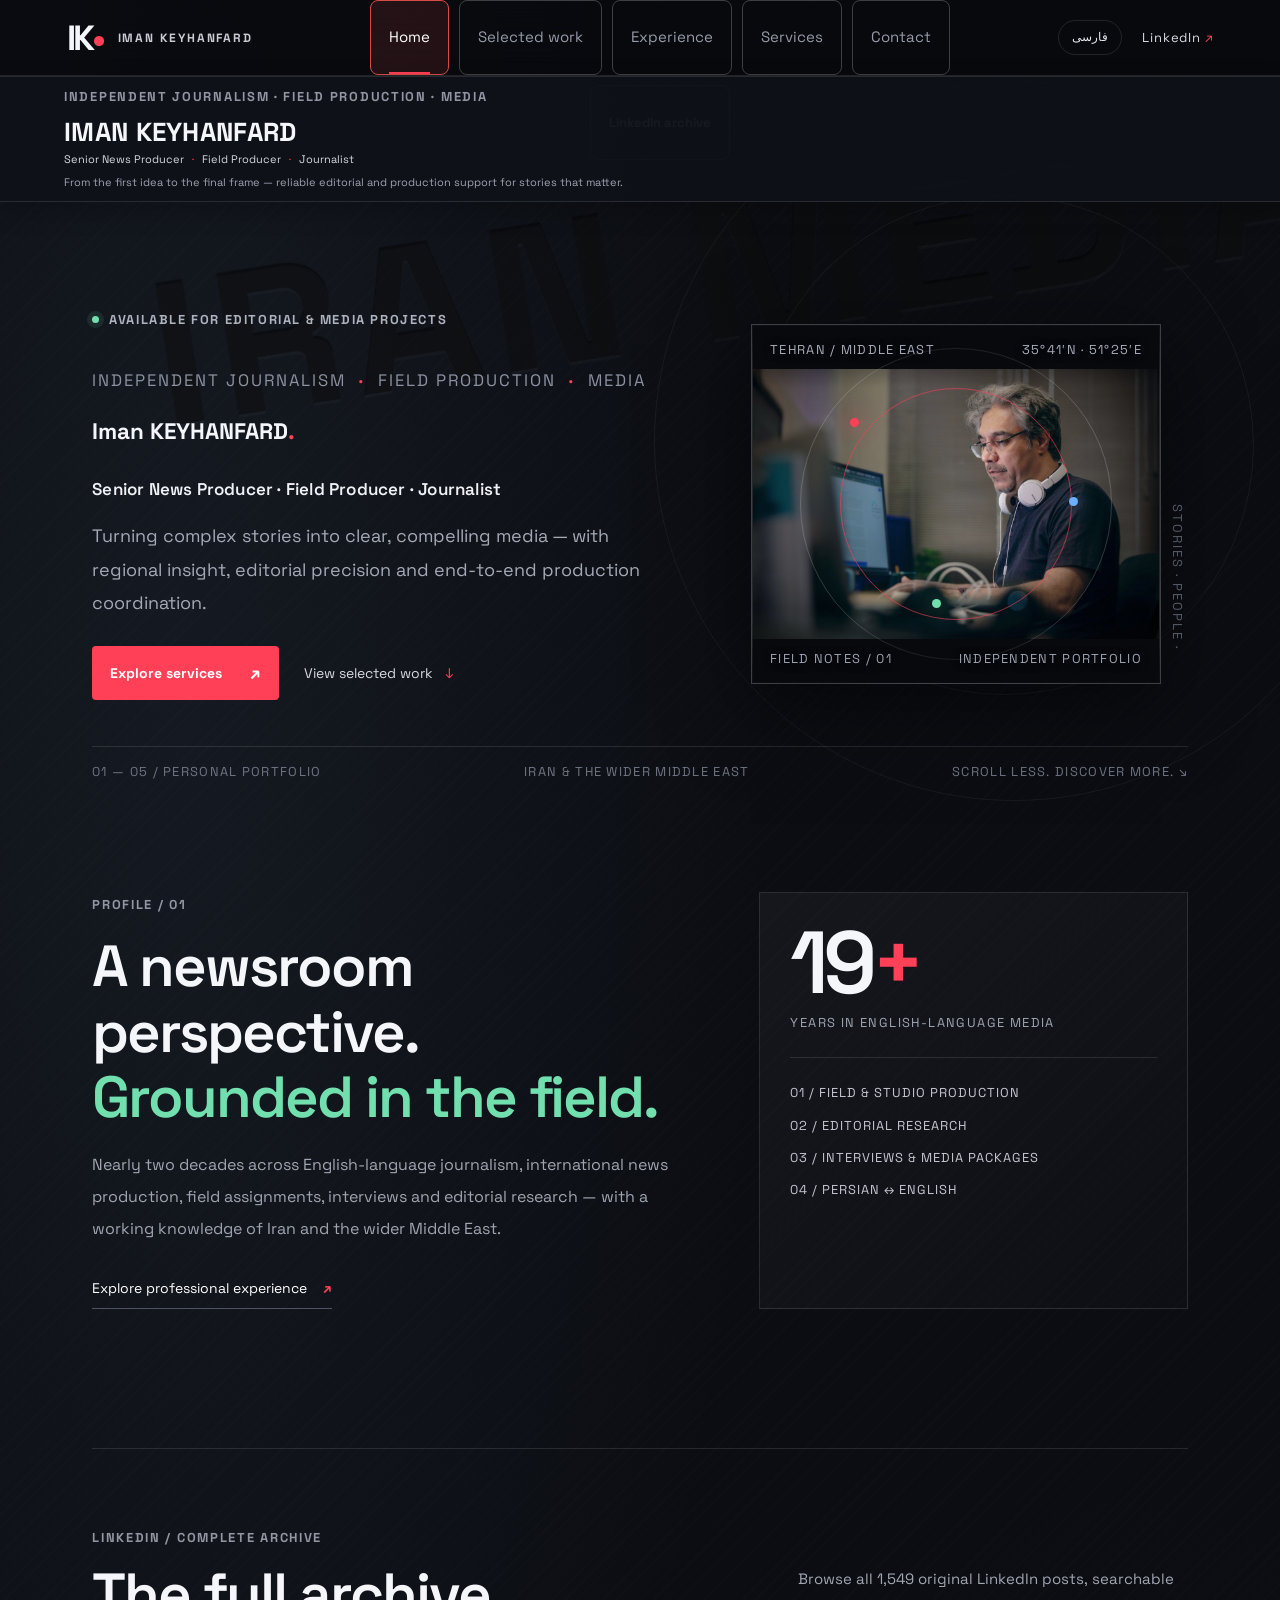
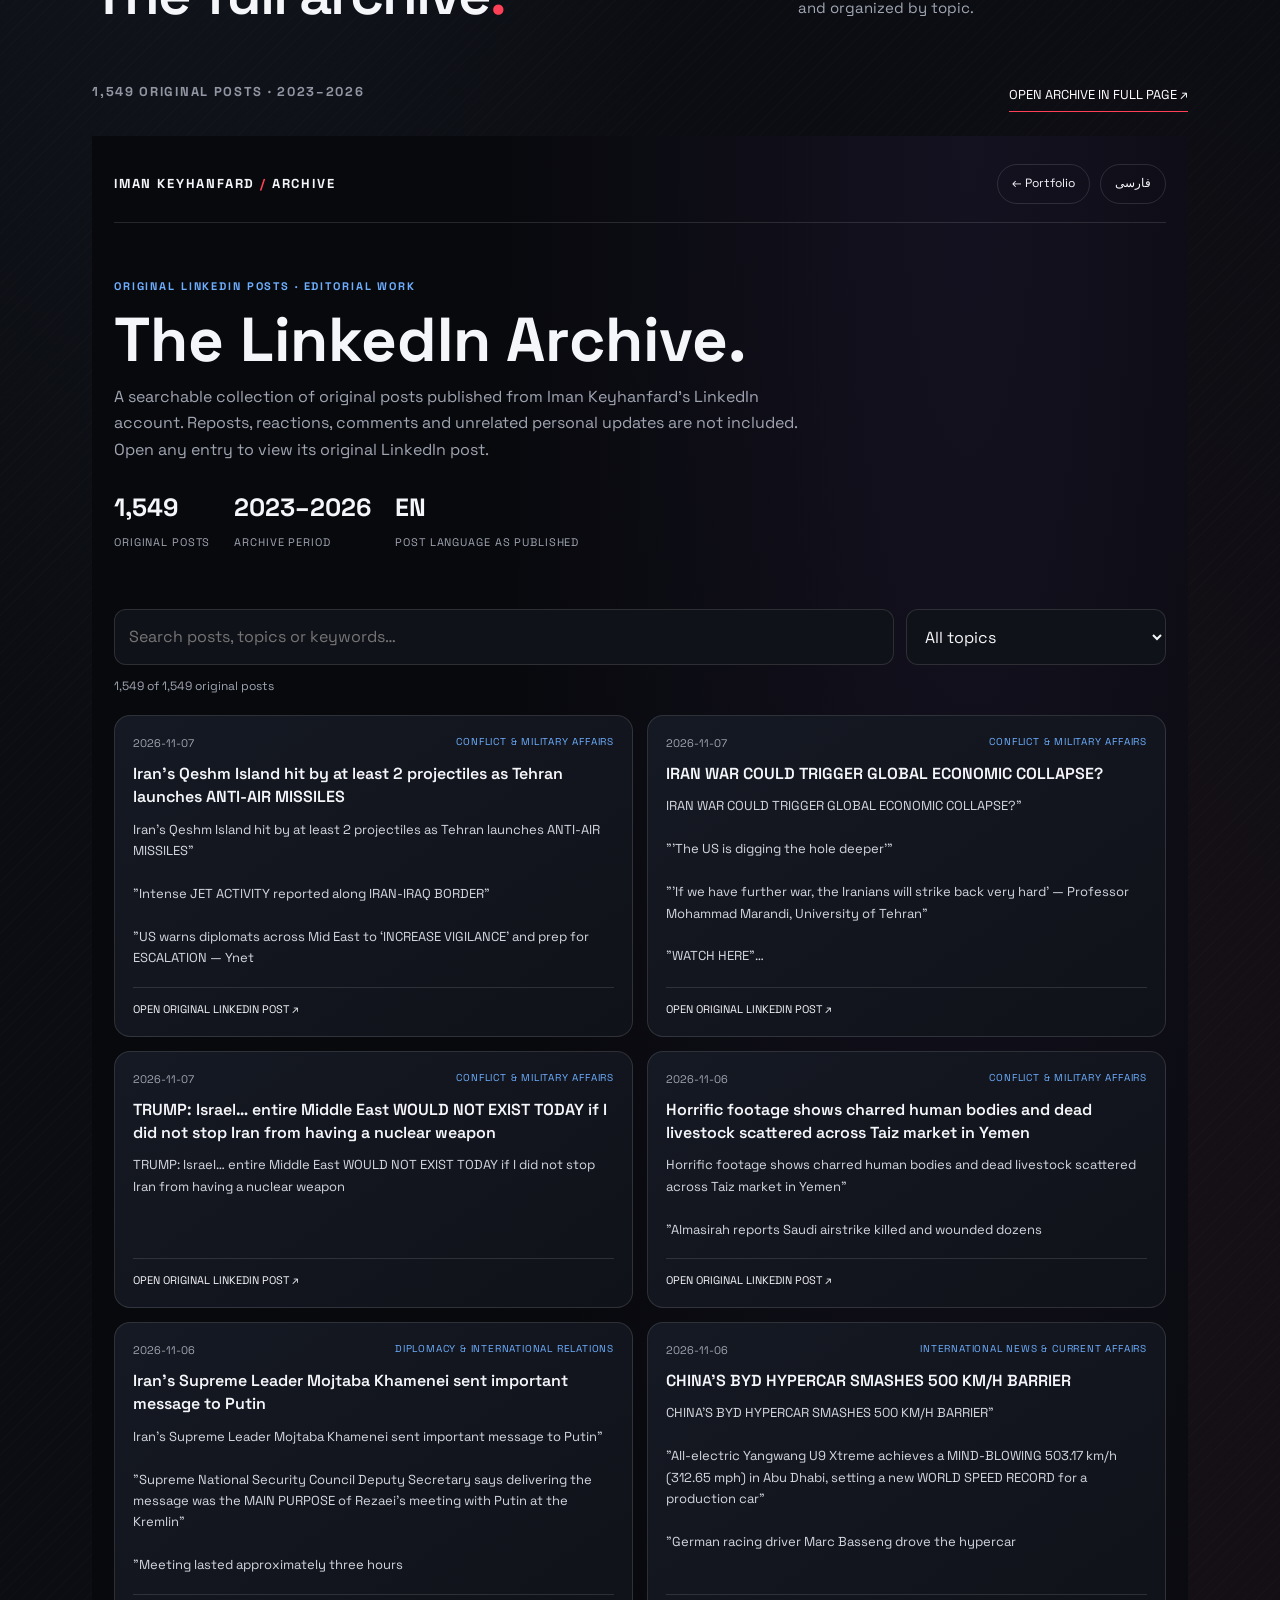
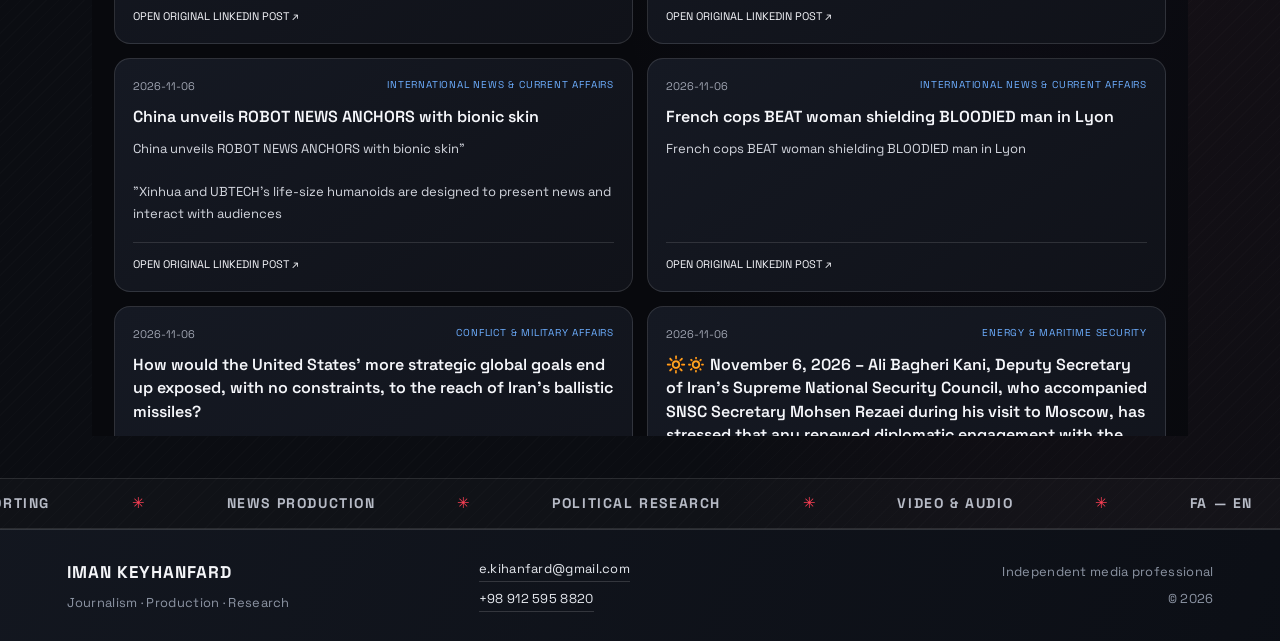
==== index.html @ 771b53dd "Add files via upload Redesign Services section with animated visuals and detailed content" ====
<!doctype html>
<html lang="en" dir="ltr">
<head>
<meta charset="utf-8"><meta name="viewport" content="width=device-width,initial-scale=1">
<meta name="theme-color" content="#08090d">
<meta name="description" content="Iman Keyhanfard — Senior News Producer, Field Producer, Journalist and Media Project Coordinator.">
<meta property="og:title" content="Iman Keyhanfard | Journalism · Production · Research">
<meta property="og:description" content="From editorial research to the final frame — field production, interviews, video and audio, translation and media packages.">
<title>Iman Keyhanfard — Journalist & Senior News Producer</title>
<link rel="preconnect" href="https://fonts.googleapis.com"><link rel="preconnect" href="https://fonts.gstatic.com" crossorigin>
<link href="https://fonts.googleapis.com/css2?family=DM+Sans:wght@400;500;600;700;800&family=Space+Grotesk:wght@400;500;600;700&family=Estedad:wght@400;500;600;700;800;900&family=Vazirmatn:wght@400;500;600;700;800&display=swap" rel="stylesheet">
<link rel="stylesheet" href="styles.css?v=20261111b">
</head>
<body>
<div class="ambient-grid" aria-hidden="true"></div><div class="cursor-glow" aria-hidden="true"></div>
<header class="site-header">
  <a class="wordmark" href="#home" data-go="home" aria-label="Iman Keyhanfard home"><span class="wordmark-mark">IK<span>•</span></span><span class="wordmark-name">IMAN KEYHANFARD</span></a>
  <nav class="main-tabs" aria-label="Main navigation" role="tablist">
    <button class="nav-tab active" data-view="home" role="tab" aria-selected="true" data-en="Home" data-fa="خانه">Home</button>
    <button class="nav-tab" data-view="work" role="tab" aria-selected="false" data-en="Selected work" data-fa="نمونه‌کارها">Selected work</button>
    <button class="nav-tab" data-view="experience" role="tab" aria-selected="false" data-en="Experience" data-fa="سوابق">Experience</button>
    <button class="nav-tab" data-view="services" role="tab" aria-selected="false" data-en="Services" data-fa="خدمات">Services</button>
    <button class="nav-tab" data-view="contact" role="tab" aria-selected="false" data-en="Contact" data-fa="تماس">Contact</button>
    <a class="nav-tab" href="linkedin-archive.html" data-en="LinkedIn archive" data-fa="آرشیو لینکدین">LinkedIn archive ↗</a>
  </nav>
  <div class="header-tools"><button id="langSwitch" class="language-toggle" type="button" aria-label="Switch language">فارسی</button><a class="header-link" href="https://www.linkedin.com/in/iman-keyhanfard-3b85439/" target="_blank" rel="noopener">LinkedIn <span>↗</span></a></div>
</header>
<div class="welcome-drop" id="welcomeDrop">
  <div class="welcome-kicker">INDEPENDENT JOURNALISM · FIELD PRODUCTION · MEDIA</div>
  <div class="welcome-name">IMAN KEYHANFARD</div>
  <div class="welcome-role">Senior News Producer <i>·</i> Field Producer <i>·</i> Journalist</div>
  <p>From the first idea to the final frame — reliable editorial and production support for stories that matter.</p>
</div>
<main id="app">
<section class="view active" id="home" data-view-panel="home">
  <div class="hero-shell">
    <div class="hero-orbit orbit-one"></div><div class="hero-orbit orbit-two"></div><div class="hero-cross">✳</div>
    <div class="hero-content">
      <div class="availability"><span class="pulse-dot"></span><span data-en="AVAILABLE FOR EDITORIAL & MEDIA PROJECTS" data-fa="آماده همکاری در پروژه‌های رسانه‌ای و تحریریه‌ای">AVAILABLE FOR EDITORIAL & MEDIA PROJECTS</span></div>
      <p class="hero-overline">INDEPENDENT JOURNALISM <b>·</b> FIELD PRODUCTION <b>·</b> MEDIA</p>
      <h1><span class="hero-first">Iman</span> <span class="hero-last">KEYHANFARD<span class="red-dot">.</span></span></h1>
      <div class="hero-title" data-en="Senior News Producer · Field Producer · Journalist" data-fa="تهیه‌کننده ارشد خبر · تهیه‌کننده میدانی · روزنامه‌نگار">Senior News Producer · Field Producer · Journalist</div>
      <p class="hero-lead" data-en="Turning complex stories into clear, compelling media — with regional insight, editorial precision and end-to-end production coordination." data-fa="تبدیل سوژه‌های پیچیده به محتوای رسانه‌ای روشن و اثرگذار؛ با شناخت منطقه، دقت تحریریه‌ای و هماهنگی تولید از ابتدا تا انتها.">Turning complex stories into clear, compelling media — with regional insight, editorial precision and end-to-end production coordination.</p>
      <div class="hero-actions"><button class="primary-action" data-go="services"><span data-en="Explore services" data-fa="مشاهده خدمات">Explore services</span><b>↗</b></button><button class="text-action" data-go="work"><span data-en="View selected work" data-fa="دیدن نمونه‌کارها">View selected work</span><span>↓</span></button></div>
    </div>
    <div class="hero-visual">
      <div class="visual-frame">
        <div class="visual-orbit-system" aria-hidden="true">
          <span class="visual-signal signal-red"></span>
          <span class="visual-signal signal-blue"></span>
          <span class="visual-signal signal-green"></span>
        </div>
        <div class="visual-top"><span>TEHRAN / MIDDLE EAST</span><span>35°41′N · 51°25′E</span></div>
        <img class="hero-profile-photo" src="iman-field.jpg" alt="Iman Keyhanfard at work">
        <div class="visual-caption"><span>FIELD NOTES / 01</span><span>INDEPENDENT PORTFOLIO</span></div>
      </div>
      <div class="visual-side-label">STORIES · PEOPLE · CONTEXT</div>
    </div>
    <div class="hero-bottomline"><span>01 — 05 / PERSONAL PORTFOLIO</span><span>IRAN & THE WIDER MIDDLE EAST</span><span>SCROLL LESS. DISCOVER MORE. ↘</span></div>
  </div>
  <div class="home-bottom-grid">
    <article class="home-note"><span class="micro-label">PROFILE / 01</span><h2 data-en="A newsroom perspective.<br><em>Grounded in the field.</em>" data-fa="نگاه تحریریه‌ای؛<br><em>متکی بر تجربه میدانی.</em>">A newsroom perspective.<br><em>Grounded in the field.</em></h2><p data-en="Nearly two decades across English-language journalism, international news production, field assignments, interviews and editorial research — with a working knowledge of Iran and the wider Middle East." data-fa="نزدیک به دو دهه تجربه در روزنامه‌نگاری انگلیسی‌زبان، تولید اخبار بین‌المللی، مأموریت‌های میدانی، مصاحبه و پژوهش تحریریه‌ای؛ همراه با شناخت عملی از ایران و خاورمیانه.">Nearly two decades across English-language journalism, international news production, field assignments, interviews and editorial research — with a working knowledge of Iran and the wider Middle East.</p><button class="inline-link" data-go="experience">Explore professional experience <b>↗</b></button></article>
    <article class="home-stat-card"><div class="stat-huge">19<span>+</span></div><div class="stat-label" data-en="YEARS IN ENGLISH-LANGUAGE MEDIA" data-fa="سال تجربه در رسانه انگلیسی‌زبان">YEARS IN ENGLISH-LANGUAGE MEDIA</div><div class="stat-rule"></div><div class="stat-list"><span>01 / FIELD & STUDIO PRODUCTION</span><span>02 / EDITORIAL RESEARCH</span><span>03 / INTERVIEWS & MEDIA PACKAGES</span><span>04 / PERSIAN ↔ ENGLISH</span></div></article>
  </div>
  <div class="home-archive" style="margin-top:clamp(64px,9vw,120px);padding-top:clamp(32px,5vw,64px);border-top:1px solid var(--line,#d8d8d8)">
    <div class="view-heading"><div><span class="micro-label">LINKEDIN / COMPLETE ARCHIVE</span><h2 data-en="The full archive<span class='red-dot'>.</span>" data-fa="آرشیو کامل<span class='red-dot'>.</span>">The full archive<span class="red-dot">.</span></h2></div><p data-en="Browse all 1,549 original LinkedIn posts, searchable and organized by topic." data-fa="تمام ۱٬۵۴۹ پست اصلی لینکدین را جست‌وجو و بر اساس موضوع مرور کنید.">Browse all 1,549 original LinkedIn posts, searchable and organized by topic.</p></div>
    <div style="display:flex;justify-content:space-between;align-items:center;gap:16px;flex-wrap:wrap;margin:24px 0"><span class="micro-label" data-en="1,549 ORIGINAL POSTS · 2023–2026" data-fa="۱٬۵۴۹ پست اصلی · ۲۰۲۳ تا ۲۰۲۶">1,549 ORIGINAL POSTS · 2023–2026</span><a class="original-post" href="linkedin-archive.html" data-en="OPEN ARCHIVE IN FULL PAGE ↗" data-fa="مشاهده آرشیو در صفحه کامل ↗">OPEN ARCHIVE IN FULL PAGE ↗</a></div>
    <iframe src="linkedin-archive.html" title="Complete searchable LinkedIn archive" loading="lazy" style="display:block;width:100%;height:1900px;border:0;background:transparent" ></iframe>
  </div>
</section>
<section class="view" id="view-work" data-view-panel="work">
  <div class="view-heading"><div><span class="micro-label">02 / SELECTED WORK</span><h2 data-en="Stories in focus<span class='red-dot'>.</span>" data-fa="روایت‌هایی در کانون توجه<span class='red-dot'>.</span>">Stories in focus<span class="red-dot">.</span></h2></div><p data-en="A curated selection of public LinkedIn posts, organized by subject. Move through the stories or open one to explore its original post and media." data-fa="گزیده‌ای از مطالب منتشرشده در لینکدین، دسته‌بندی‌شده بر اساس موضوع. بین سوژه‌ها حرکت کنید یا هر مورد را باز کنید تا مطلب اصلی و رسانه‌های آن را ببینید.">A curated selection of public LinkedIn posts, organized by subject. Move through the stories or open one to explore its original post and media.</p></div>
  <div class="work-layout"><aside class="work-aside"><span class="micro-label" data-en="BROWSE BY SUBJECT" data-fa="دسته‌بندی موضوعی">BROWSE BY SUBJECT</span><div id="topicTabs" class="topic-tabs"></div><div class="work-aside-foot">PUBLIC LINKEDIN POSTS<br>ORIGINAL SOURCES · SELECTED STORIES</div></aside><div class="work-stage"><div class="work-stage-top"><span id="topicEyebrow">HORMUZ & MARITIME SECURITY</span><span id="topicCount">01 / 13</span></div><div id="topicDeck" class="topic-deck"></div><div class="work-stage-controls"><button id="topicPrev" aria-label="Previous story" type="button">←</button><div class="progress-track"><span id="storyProgress"></span></div><button id="topicNext" aria-label="Next story" type="button">→</button><span class="drag-hint" data-en="DRAG / SWIPE" data-fa="کشیدن / لمس">DRAG / SWIPE</span></div><div class="work-footnote" data-en="Original LinkedIn posts open in a new tab. Embedded media appears when LinkedIn permits public viewing." data-fa="مطالب اصلی لینکدین در زبانه جدید باز می‌شوند. نمایش رسانه‌های تعبیه‌شده به سطح دسترسی عمومی لینکدین بستگی دارد.">Original LinkedIn posts open in a new tab. Embedded media appears when LinkedIn permits public viewing.<div class="work-footnote" style="margin-top:24px"><a class="original-post" href="projects.html">VIEW POLITICAL & GEOPOLITICAL PROJECTS AND ANALYSIS ↗</a></div>
  </div></div></div>
</section>
<section class="view" id="view-experience" data-view-panel="experience">
  <div class="view-heading"><div><span class="micro-label">03 / PROFESSIONAL EXPERIENCE</span><h2 data-en="Experience that<br>moves work forward<span class='red-dot'>.</span>" data-fa="تجربه‌ای برای<br>پیشبرد پروژه‌ها<span class='red-dot'>.</span>">Experience that<br>moves work forward<span class="red-dot">.</span></h2></div><p data-en="A practical combination of newsroom discipline, field coordination and editorial judgment — presented as capabilities clients can put to work." data-fa="ترکیبی کاربردی از نظم تحریریه، هماهنگی میدانی و قضاوت حرفه‌ای؛ تجربه‌هایی که می‌توانند مستقیماً در خدمت پروژه قرار بگیرند.">A practical combination of newsroom discipline, field coordination and editorial judgment — presented as capabilities clients can put to work.</p></div>
  <div class="experience-shell"><div class="experience-tabs" id="experienceTabs"><button class="exp-tab active" data-exp="current" data-en="01 / H2 MEDIA · RT · VIORY" data-fa="۰۱ / H2 MEDIA · RT · VIORY">01 / H2 MEDIA · RT · VIORY</button><button class="exp-tab" data-exp="press" data-en="02 / PRESS TV" data-fa="۰۲ / پرس‌تی‌وی">02 / PRESS TV</button><button class="exp-tab" data-exp="borna" data-en="03 / BORNA · INTERNATIONAL DESK" data-fa="۰۳ / برنا · گروه بین‌الملل">03 / BORNA · INTERNATIONAL DESK</button><button class="exp-tab" data-exp="green" data-en="04 / GREEN GIANT TOURISM" data-fa="۰۴ / گرین جاینت توریسم">04 / GREEN GIANT TOURISM</button><button class="exp-tab" data-exp="other" data-en="05 / OTHER PROJECTS" data-fa="۰۵ / پروژه‌های دیگر">05 / OTHER PROJECTS</button><button class="exp-tab" data-exp="education" data-en="06 / EDUCATION" data-fa="۰۶ / تحصیلات">06 / EDUCATION</button></div><div id="experienceContent" class="experience-content"></div></div>
</section>
<section class="view" id="view-services" data-view-panel="services">
  <div class="view-heading"><div><span class="micro-label">04 / SERVICES & DELIVERY</span><h2 data-en="One brief.<br>End-to-end delivery<span class='red-dot'>.</span>" data-fa="یک سفارش؛<br>از ابتدا تا تحویل نهایی<span class='red-dot'>.</span>">One brief.<br>End-to-end delivery<span class="red-dot">.</span></h2></div><p data-en="Flexible project support for broadcasters, newsrooms, production companies, agencies and organizations — delivered independently or with a specialist crew." data-fa="پشتیبانی منعطف پروژه برای شبکه‌های خبری، تحریریه‌ها، شرکت‌های تولید، آژانس‌ها و سازمان‌ها؛ به‌صورت مستقل یا با گروه تخصصی تولید.">Flexible project support for broadcasters, newsrooms, production companies, agencies and organizations — delivered independently or with a specialist crew.</p></div>
  <div class="service-tabs" id="serviceTabs">
    <button class="service-tab active" type="button" data-service="field" data-en="Field production & video packages" data-fa="تولید میدانی و پکیج‌های ویدئویی">Field production & video packages</button>
    <button class="service-tab" type="button" data-service="editorial" data-en="Editorial & research" data-fa="تحریریه و پژوهش">Editorial & research</button>
    <button class="service-tab" type="button" data-service="audio" data-en="Audio & voice" data-fa="صدا و گویندگی">Audio & voice</button>
    <button class="service-tab" type="button" data-service="language" data-en="Persian–English language services" data-fa="خدمات زبانی فارسی–انگلیسی">Persian–English language services</button>
    <button class="service-tab" type="button" data-service="studio" data-en="Studio, campaigns & media coordination" data-fa="استودیو، کمپین و هماهنگی رسانه‌ای">Studio, campaigns & media coordination</button>
  </div><div id="serviceContent" class="service-content"></div>
  <div class="delivery-flow"><span class="micro-label">PROJECT WORKFLOW</span><div class="flow-steps"><span>01 <b>BRIEF</b></span><i>→</i><span>02 <b>RESEARCH</b></span><i>→</i><span>03 <b>PLAN</b></span><i>→</i><span>04 <b>PRODUCE</b></span><i>→</i><span>05 <b>EDIT & REVIEW</b></span><i>→</i><span>06 <b>DELIVER</b></span></div><p data-en="Clear scope, agreed milestones, source-aware editorial work and a coordinated delivery process — with updates at each key stage." data-fa="شرح روشن محدوده کار، زمان‌بندی توافق‌شده، کار تحریریه‌ای مبتنی بر منبع و روند تحویل هماهنگ؛ همراه با اطلاع‌رسانی در مراحل اصلی.">Clear scope, agreed milestones, source-aware editorial work and a coordinated delivery process — with updates at each key stage.</p></div>
</section>
<section class="view" id="view-contact" data-view-panel="contact">
  <div class="contact-hero"><img class="contact-profile-photo" src="iman-contact.jpg" alt="Iman Keyhanfard"><span class="micro-label">05 / START A PROJECT</span><h2 data-en="Let's make<br>the story work<span class='red-dot'>.</span>" data-fa="بیایید روایت را<br>به نتیجه برسانیم<span class='red-dot'>.</span>">Let's make<br>the story work<span class="red-dot">.</span></h2><p data-en="For editorial assignments, field production, interviews, media packages, research, translation or a complete production brief — share what you have in mind." data-fa="برای مأموریت تحریریه‌ای، تولید میدانی، مصاحبه، پکیج رسانه‌ای، پژوهش، ترجمه یا اجرای کامل یک پروژه؛ درباره ایده و نیازتان پیام بدهید.">For editorial assignments, field production, interviews, media packages, research, translation or a complete production brief — share what you have in mind.</p><a class="contact-cta" href="mailto:e.kihanfard@gmail.com?subject=Project%20enquiry%20%E2%80%94%20Iman%20Keyhanfard"><span data-en="Discuss a project" data-fa="درباره پروژه گفت‌وگو کنیم">Discuss a project</span> <span>↗</span></a></div>
  <div class="contact-grid"><a class="contact-card" href="mailto:e.kihanfard@gmail.com"><span class="micro-label">EMAIL / DIRECT ENQUIRIES</span><strong>e.kihanfard@gmail.com</strong><span class="contact-arrow">↗</span></a><a class="contact-card" href="https://www.linkedin.com/in/iman-keyhanfard-3b85439/" target="_blank" rel="noopener"><span class="micro-label">PROFESSIONAL NETWORK</span><strong>LinkedIn profile</strong><span class="contact-arrow">↗</span></a><a class="contact-card" href="https://wa.me/989125958820" target="_blank" rel="noopener"><span class="micro-label">PHONE / WHATSAPP</span><strong dir="ltr">+98 912 595 8820</strong><span class="contact-arrow">↗</span></a></div>
</section>
</main>
  <div class="ticker"><div class="ticker-track"><span>FIELD REPORTING</span><i>✳</i><span>NEWS PRODUCTION</span><i>✳</i><span>POLITICAL RESEARCH</span><i>✳</i><span>VIDEO & AUDIO</span><i>✳</i><span>FA — EN</span><i>✳</i><span>FIELD REPORTING</span><i>✳</i><span>NEWS PRODUCTION</span><i>✳</i><span>POLITICAL RESEARCH</span><i>✳</i><span>VIDEO & AUDIO</span><i>✳</i><span>FA — EN</span><i>✳</i></div></div>

<footer class="site-footer">
  <div class="footer-brand"><strong>IMAN KEYHANFARD</strong><span>Journalism · Production · Research</span></div>
  <div class="footer-contact"><a href="mailto:e.kihanfard@gmail.com">e.kihanfard@gmail.com</a><a href="https://wa.me/989125958820" target="_blank" rel="noopener" dir="ltr">+98 912 595 8820</a></div>
  <div class="footer-end"><span>Independent media professional</span><span>© 2026</span></div>
</footer>
<script src="script.js?v=20261111b"></script><script src="portfolio.js?v=20261108b"></script><script src="cms.js?v=20261109a"></script>
<script>
(() => {
  const frame = document.querySelector('.visual-frame');
  const orbit = document.querySelector('.visual-orbit-system');
  if (!frame || !orbit) return;

  const finePointer = window.matchMedia('(hover: hover) and (pointer: fine)');
  const reducedMotion = window.matchMedia('(prefers-reduced-motion: reduce)');
  let rotationAnimation = null;
  let currentAngle = 0;

  function getCurrentAngle() {
    const transform = getComputedStyle(orbit).transform;
    if (!transform || transform === 'none') return currentAngle;
    try {
      const matrix = new DOMMatrixReadOnly(transform);
      return Math.atan2(matrix.b, matrix.a) * 180 / Math.PI;
    } catch (_) {
      return currentAngle;
    }
  }

  function spin(direction) {
    if (reducedMotion.matches || !finePointer.matches) return;

    const start = getCurrentAngle();
    if (rotationAnimation) rotationAnimation.cancel();

    const end = start + (direction === 'in' ? -360 : 360);
    rotationAnimation = orbit.animate(
      [{ transform: `rotate(${start}deg)` }, { transform: `rotate(${end}deg)` }],
      {
        duration: 850,
        easing: 'cubic-bezier(.2,.75,.25,1)',
        fill: 'forwards'
      }
    );
    rotationAnimation.onfinish = () => {
      currentAngle = end;
      orbit.style.transform = `rotate(${currentAngle}deg)`;
      rotationAnimation = null;
    };
  }

  frame.addEventListener('pointerenter', () => {
    if (!finePointer.matches) return;
    frame.classList.add('is-hovered');
    spin('in');
  });

  frame.addEventListener('pointerleave', () => {
    if (!finePointer.matches) return;
    frame.classList.remove('is-hovered');
    spin('out');
  });
})();
</script>

</body></html>
---- styles.css ----
:root{--bg:#08090d;--panel:#101219;--panel2:#141720;--line:rgba(255,255,255,.11);--muted:#9296a3;--text:#f5f6fa;--red:#ff4056;--green:#72e0ae;--blue:#6daeff;--purple:#b18aff;--gold:#f1c879;--accent:var(--red);--font-en:"Space Grotesk","DM Sans",sans-serif;--font-fa:"Estedad","Vazirmatn",sans-serif}*{box-sizing:border-box}html{min-height:100%;background:var(--bg)}body{margin:0;background:radial-gradient(ellipse at 80% 0%,rgba(93,70,147,.12),transparent 35%),radial-gradient(ellipse at 0% 70%,rgba(37,107,110,.09),transparent 32%),var(--bg);color:var(--text);font-family:var(--font-en);font-size:14px;line-height:1.65;overflow-x:hidden}html[lang=fa] body{font-family:var(--font-fa)}button,a{font:inherit}button{color:inherit}a{color:inherit;text-decoration:none}.ambient-grid{position:fixed;inset:0;pointer-events:none;z-index:0;opacity:.17;background-image:linear-gradient(rgba(255,255,255,.035) 1px,transparent 1px),linear-gradient(90deg,rgba(255,255,255,.035) 1px,transparent 1px);background-size:54px 54px;mask-image:linear-gradient(to bottom,black,transparent 92%)}.cursor-glow{position:fixed;width:360px;height:360px;border-radius:50%;background:radial-gradient(circle,rgba(109,174,255,.055),transparent 68%);pointer-events:none;z-index:0;transform:translate(-50%,-50%)}.site-header{height:76px;padding:0 5.2%;display:flex;align-items:center;justify-content:space-between;border-bottom:1px solid var(--line);background:rgba(8,9,13,.82);backdrop-filter:blur(18px);position:sticky;top:0;z-index:30}.wordmark{display:flex;align-items:center;gap:12px;min-width:215px}.wordmark-mark{font:700 27px var(--font-en);letter-spacing:-3px}.wordmark-mark span,.red-dot{color:var(--red)}.wordmark-name{font:700 9px var(--font-en);letter-spacing:1.5px;color:#c9ccd5}.main-tabs{height:100%;display:flex;align-items:center;gap:5px}.nav-tab,.language-toggle{background:none;border:0;cursor:pointer}.nav-tab{height:100%;padding:0 16px;color:#969ba9;font-size:11px;font-weight:600;position:relative;transition:color .2s}.nav-tab:after{content:"";position:absolute;bottom:0;left:18px;right:18px;height:2px;background:var(--red);transform:scaleX(0);transition:transform .25s}.nav-tab:hover,.nav-tab.active{color:#fff}.nav-tab.active:after{transform:scaleX(1)}.header-tools{display:flex;align-items:center;gap:20px;min-width:215px;justify-content:flex-end}.language-toggle{border:1px solid var(--line);border-radius:20px;padding:7px 13px;font-size:10px;color:#e4e6ed}.header-link{font-size:10px;letter-spacing:.7px;color:#d7d9e1}.header-link span{color:var(--red)}main{position:relative;z-index:1;max-width:1600px;margin:auto}.view{display:none;min-height:calc(100vh - 76px);padding:50px 7.2% 42px;animation:viewIn .45s ease both}.view.active{display:block}@keyframes viewIn{from{opacity:0;transform:translateY(9px)}to{opacity:1;transform:translateY(0)}}.welcome-drop{position:fixed;top:76px;left:50%;transform:translate(-50%,-125%);width:min(760px,90vw);padding:26px 34px 28px;text-align:center;border:1px solid rgba(255,255,255,.17);border-top:2px solid var(--red);border-radius:0 0 18px 18px;background:rgba(16,18,26,.97);box-shadow:0 24px 80px #000b;z-index:60;animation:welcomeDrop 5.8s cubic-bezier(.2,.8,.2,1) forwards}.welcome-kicker,.micro-label{font-size:9px;letter-spacing:1.8px;color:var(--muted);font-weight:700}.welcome-name{font:700 clamp(24px,4vw,39px) var(--font-en);letter-spacing:2px;margin:8px 0 1px}.welcome-role{font-size:11px;color:#d7d9e1}.welcome-role i{font-style:normal;color:var(--red);padding:0 5px}.welcome-drop p{margin:13px auto 0;max-width:540px;color:#9ea3b1;font-size:12px}@keyframes welcomeDrop{0%{transform:translate(-50%,-125%);opacity:0}10%,65%{transform:translate(-50%,0);opacity:1}83%,100%{transform:translate(calc(50vw - 100% - 24px),-5px) scale(.48);transform-origin:top right;opacity:1}}html[dir=rtl] .welcome-drop{animation-name:welcomeDropRtl}@keyframes welcomeDropRtl{0%{transform:translate(-50%,-125%);opacity:0}10%,65%{transform:translate(-50%,0);opacity:1}83%,100%{transform:translate(calc(-50vw + 24px),-5px) scale(.48);transform-origin:top left;opacity:1}}.hero-shell{min-height:570px;display:grid;grid-template-columns:1.12fr .88fr;gap:4%;align-items:center;position:relative;padding:42px 0 28px;overflow:hidden}.hero-content{position:relative;z-index:2}.availability{display:flex;align-items:center;gap:10px;color:#aeb2bf;font-size:9px;letter-spacing:1.5px;font-weight:700}.pulse-dot{width:7px;height:7px;border-radius:50%;background:var(--green);box-shadow:0 0 0 5px rgba(114,224,174,.1);animation:pulse 2s infinite}@keyframes pulse{50%{box-shadow:0 0 0 9px rgba(114,224,174,0)}}.hero-overline{margin:38px 0 12px;font-size:10px;letter-spacing:3px;color:#8b91a1}.hero-overline b{color:var(--red);padding:0 7px}.hero h1{font:700 clamp(56px,8.4vw,112px)/.91 var(--font-en);letter-spacing:-7px;margin:0;display:flex;flex-direction:column}.hero-first{color:#f4f5f8}.hero-last{color:transparent;-webkit-text-stroke:1px #e9ebf2;position:relative}.hero-last .red-dot{-webkit-text-stroke:0}.hero-title{margin-top:25px;color:#f0f1f5;font-size:14px;font-weight:600;letter-spacing:.2px}.hero-lead{max-width:520px;color:#a4a9b6;font-size:14px;line-height:1.95;margin:16px 0 0}.hero-actions{display:flex;align-items:center;gap:25px;margin-top:27px}.primary-action{border:0;border-radius:4px;background:var(--red);color:#fff;padding:13px 18px;display:flex;align-items:center;gap:28px;font-size:11px;font-weight:700;cursor:pointer;transition:transform .2s,box-shadow .2s}.primary-action:hover{transform:translateY(-3px);box-shadow:0 9px 30px #ff405633}.primary-action b{font-size:17px}.text-action,.inline-link{border:0;background:none;color:#d7d9e2;font-size:11px;cursor:pointer;padding:8px 0}.text-action span:last-child{color:var(--red);padding-left:12px}.hero-visual{height:400px;position:relative;display:flex;align-items:center;justify-content:center}.visual-frame{width:min(100%,410px);height:360px;position:relative;overflow:hidden;border:1px solid rgba(255,255,255,.2);background:radial-gradient(circle at 50% 45%,#252b39 0,#151923 40%,#0d0f16 72%);box-shadow:0 20px 80px #0008}.visual-top,.visual-caption{position:absolute;left:19px;right:19px;display:flex;justify-content:space-between;font-size:8px;letter-spacing:1.2px;color:#a5aaba}.visual-top{top:18px}.visual-caption{bottom:17px;color:#9aa1b1}.visual-monogram{position:absolute;inset:0;display:grid;place-items:center;font:700 154px var(--font-en);letter-spacing:-16px;color:transparent;-webkit-text-stroke:1px rgba(255,255,255,.72);z-index:1}.visual-signal{position:absolute;width:9px;height:9px;border-radius:50%;z-index:2;box-shadow:0 0 20px currentColor}.signal-red{background:var(--red);color:var(--red);top:26%;left:24%}.signal-blue{background:var(--blue);color:var(--blue);right:20%;top:48%}.signal-green{background:var(--green);color:var(--green);left:44%;bottom:21%}.visual-side-label{position:absolute;right:0;top:50%;writing-mode:vertical-rl;font-size:8px;letter-spacing:2px;color:#666d7d}.hero-orbit{position:absolute;border:1px solid rgba(255,255,255,.055);border-radius:50%;pointer-events:none}.orbit-one{width:720px;height:720px;right:-17%;top:-30%}.orbit-two{width:500px;height:500px;right:-6%;top:-10%}.hero-cross{position:absolute;right:42%;top:13%;font-size:27px;color:var(--purple);opacity:.8}.hero-bottomline{grid-column:1/-1;border-top:1px solid var(--line);padding-top:14px;display:flex;justify-content:space-between;color:#6e7482;font-size:8px;letter-spacing:1.4px}.ticker{overflow:hidden;margin:0 -8.5%;border-block:1px solid var(--line);background:rgba(255,255,255,.025);padding:12px 0}.ticker-track{display:flex;align-items:center;justify-content:space-around;gap:38px;width:max-content;min-width:200%;animation:tickerMove 34s linear infinite}.ticker-track span{font-size:9px;font-weight:700;letter-spacing:2px;color:#b7bbc6}.ticker-track i{font-style:normal;color:var(--red)}@keyframes tickerMove{to{transform:translateX(-50%)}}.home-bottom-grid{display:grid;grid-template-columns:1.15fr .85fr;gap:8%;padding:70px 0 24px}.home-note h2,.view-heading h2,.contact-hero h2{font:600 clamp(36px,5vw,58px)/1.13 var(--font-en);letter-spacing:-2px;margin:18px 0}.home-note h2 em{font-style:normal;color:var(--green)}.home-note p{max-width:600px;color:#a0a5b1;font-size:13px;line-height:2}.inline-link{color:#fff;border-bottom:1px solid #4e5360;margin-top:8px}.inline-link b{color:var(--red);padding-left:12px}.home-stat-card{border:1px solid var(--line);background:linear-gradient(135deg,rgba(255,255,255,.045),rgba(255,255,255,.012));padding:28px 30px}.stat-huge{font:600 88px/.95 var(--font-en);letter-spacing:-6px}.stat-huge span{color:var(--red)}.stat-label{font-size:9px;letter-spacing:1.4px;color:#9da3b0;margin-top:8px}.stat-rule{height:1px;background:var(--line);margin:24px 0}.stat-list{display:grid;gap:11px}.stat-list span{font-size:9px;letter-spacing:1px;color:#c3c6d0}.view-heading{display:flex;justify-content:space-between;align-items:end;gap:40px;margin:12px 0 45px}.view-heading h2{margin:12px 0 0}.view-heading>p{max-width:390px;color:#a1a6b3;font-size:12px;line-height:1.9;margin:0 0 5px}.work-layout{display:grid;grid-template-columns:230px 1fr;gap:34px;min-height:430px}.work-aside{border-right:1px solid var(--line);padding-right:25px;display:flex;flex-direction:column}.topic-tabs{display:grid;gap:7px;margin-top:20px}.topic-tab{width:100%;text-align:left;border:1px solid transparent;background:transparent;padding:13px 12px;color:#9298a6;font-size:11px;cursor:pointer;transition:.2s;display:flex;align-items:center;justify-content:space-between;gap:10px}.topic-tab:hover{background:#ffffff08;color:#fff}.topic-tab.active{background:#ffffff0b;border-color:var(--line);color:#fff}.topic-tab .tab-count{font:10px var(--font-en);color:#777e8c}.topic-tab.active .tab-count{color:var(--accent)}.work-aside-foot{margin-top:auto;padding-top:35px;font-size:8px;line-height:2.1;letter-spacing:1.3px;color:#626979}.work-stage{min-width:0}.work-stage-top{display:flex;justify-content:space-between;align-items:center;border-bottom:1px solid var(--line);padding:0 0 12px;font-size:9px;letter-spacing:1.4px;color:#aab0bf}.work-stage-top span:last-child{color:var(--accent)}.topic-deck{touch-action:pan-y;min-height:300px;display:grid;grid-template-columns:1fr 0fr;gap:0;align-items:stretch;transition:grid-template-columns .35s ease}.topic-card{display:flex;flex-direction:column;justify-content:center;min-height:290px;padding:34px 4% 30px 1%;position:relative;cursor:pointer}.topic-card:before{content:"";position:absolute;left:0;top:22%;bottom:22%;width:3px;background:var(--accent);box-shadow:0 0 20px var(--accent)}.topic-card .story-number{font-size:9px;letter-spacing:2px;color:var(--accent)}.topic-card h3{font:600 clamp(25px,3.3vw,43px)/1.22 var(--font-en);letter-spacing:-1.4px;max-width:720px;margin:19px 0 13px}.topic-card .story-tags{display:flex;flex-wrap:wrap;gap:7px}.story-tags span{font-size:8px;letter-spacing:.8px;border:1px solid var(--line);padding:5px 8px;color:#aeb3c0}.story-open-hint{margin-top:25px;color:#818897;font-size:9px;letter-spacing:1.2px}.story-open-hint b{color:var(--accent);font-size:16px;margin-left:9px}.topic-detail{display:none;border-left:1px solid var(--line);padding:18px 0 18px 22px;min-width:0;animation:viewIn .3s ease}.topic-deck.expanded{grid-template-columns:minmax(0,1fr) minmax(260px,.82fr);gap:25px}.topic-deck.expanded .topic-detail{display:block}.topic-detail h4{font-size:14px;margin:4px 0 10px}.topic-detail p{font-size:11px;line-height:1.9;color:#9da3b1}.topic-detail .detail-tags{font-size:9px;color:var(--accent);letter-spacing:.7px}.topic-detail iframe{width:100%;height:245px;border:1px solid var(--line);border-radius:4px;background:#111}.original-post{display:inline-flex;margin-top:12px;color:#fff;font-size:10px;border-bottom:1px solid var(--accent);padding-bottom:5px}.original-post b{color:var(--accent);margin-left:8px}.work-stage-controls{display:flex;align-items:center;gap:13px;border-top:1px solid var(--line);padding-top:14px}.work-stage-controls button{width:36px;height:36px;border:1px solid var(--line);background:#ffffff08;border-radius:50%;cursor:pointer;font-size:17px;transition:.2s}.work-stage-controls button:hover{background:var(--accent);border-color:var(--accent);color:#fff}.progress-track{height:2px;background:#ffffff19;flex:1;overflow:hidden}.progress-track span{height:100%;width:0;display:block;background:var(--accent);transition:width .2s linear}.drag-hint{font-size:8px;letter-spacing:1.4px;color:#727988}.work-footnote{font-size:9px;color:#747b89;margin-top:15px}.experience-shell{display:grid;grid-template-columns:270px 1fr;border:1px solid var(--line);background:rgba(255,255,255,.018);min-height:355px}.experience-tabs{display:flex;flex-direction:column;border-right:1px solid var(--line);padding:12px}.exp-tab{border:0;background:transparent;text-align:left;padding:16px 13px;font-size:9px;letter-spacing:.6px;color:#8e95a4;cursor:pointer;border-left:2px solid transparent;transition:.2s}.exp-tab:hover{color:#fff;background:#ffffff08}.exp-tab.active{color:#fff;background:#ffffff0a;border-left-color:var(--red)}.experience-content{padding:32px 38px}.experience-content .period{font-size:9px;letter-spacing:1.4px;color:var(--green)}.experience-content h3{font:600 29px var(--font-en);margin:9px 0 2px}.experience-content .role{font-size:11px;color:#d5d8e1}.experience-content p{max-width:760px;color:#9da3b1;font-size:12px;line-height:2}.experience-content h4{font-size:11px;margin:23px 0 8px;color:#fff}.capability-list{display:grid;grid-template-columns:1fr 1fr;gap:8px 22px;margin:0;padding:0;list-style:none}.capability-list li{font-size:10px;color:#aeb4c1;padding-left:15px;position:relative}.capability-list li:before{content:"↗";position:absolute;left:0;color:var(--green)}.client-ideas{margin-top:22px;padding:17px 19px;border-left:2px solid var(--green);background:#72e0ae0a}.client-ideas strong{display:block;font-size:10px;color:var(--green);margin-bottom:5px}.client-ideas p{margin:0;font-size:11px}.service-tabs{display:flex;flex-wrap:wrap;border-block:1px solid var(--line);margin:12px 0 0}.service-tab{border:0;border-right:1px solid var(--line);background:transparent;padding:15px 18px;font-size:9px;letter-spacing:.7px;color:#8e95a4;cursor:pointer;transition:.2s}.service-tab:hover{color:#fff}.service-tab.active{color:#fff;background:#ffffff0b;box-shadow:inset 0 -2px var(--accent)}.service-content{min-height:280px;padding:28px 0 35px}.service-content-head{display:flex;justify-content:space-between;gap:30px;align-items:start}.service-content h3{font:600 27px var(--font-en);margin:0 0 9px}.service-content .service-intro{max-width:560px;color:#a1a7b4;font-size:12px;line-height:1.9;margin:0}.service-number{font:600 42px var(--font-en);color:var(--accent);opacity:.8}.service-columns{display:grid;grid-template-columns:1fr 1fr;gap:28px;margin-top:25px}.service-column{border-top:1px solid var(--line);padding-top:14px}.service-column h4{font-size:10px;letter-spacing:1px;color:#fff}.service-column ul{margin:0;padding:0;list-style:none;display:grid;gap:8px}.service-column li{font-size:10px;color:#aeb4c1;padding-left:14px;position:relative}.service-column li:before{content:"+";position:absolute;left:0;color:var(--accent)}.delivery-flow{border:1px solid var(--line);padding:20px 22px;background:#ffffff04}.flow-steps{display:flex;justify-content:space-between;align-items:center;gap:9px;margin:17px 0}.flow-steps span{font-size:9px;color:#8e95a4;white-space:nowrap}.flow-steps b{color:#fff;margin-left:5px}.flow-steps i{font-style:normal;color:var(--red)}.delivery-flow p{font-size:10px;color:#9198a7;margin:0}.contact-hero{padding:28px 0 55px;max-width:850px}.contact-hero h2{font-size:clamp(55px,8vw,100px);letter-spacing:-5px;margin:22px 0}.contact-hero h2 .red-dot{color:var(--red)}.contact-hero p{max-width:560px;color:#a1a7b4;font-size:13px;line-height:2}.contact-cta{display:inline-flex;align-items:center;gap:35px;background:var(--red);padding:15px 20px;margin-top:20px;font-size:11px;font-weight:700}.contact-cta span{font-size:17px}.contact-grid{display:grid;grid-template-columns:repeat(3,1fr);gap:12px}.contact-card{position:relative;min-height:130px;border:1px solid var(--line);background:#ffffff04;padding:18px;display:flex;flex-direction:column;justify-content:space-between;transition:.2s}.contact-card:hover{border-color:var(--red);background:#ff40560a;transform:translateY(-3px)}.contact-card .micro-label{font-size:8px}.contact-card strong{font-size:14px}.contact-arrow{position:absolute;right:17px;bottom:14px;color:var(--red)}.site-footer{border-top:1px solid var(--line);margin-top:70px;padding-top:15px;display:flex;justify-content:space-between;color:#646b79;font-size:8px;letter-spacing:1.1px}html[dir=rtl] .site-header{direction:rtl}html[dir=rtl] .wordmark{direction:ltr}html[dir=rtl] .nav-tab:after{left:18px;right:18px}html[dir=rtl] .view-heading,html[dir=rtl] .hero-shell,html[dir=rtl] .home-bottom-grid,html[dir=rtl] .work-layout,html[dir=rtl] .experience-shell,html[dir=rtl] .contact-grid{direction:rtl}html[dir=rtl] .work-aside{border-right:0;border-left:1px solid var(--line);padding-right:0;padding-left:25px}html[dir=rtl] .topic-card:before{left:auto;right:0}html[dir=rtl] .topic-card{padding:34px 4% 30px 1%}html[dir=rtl] .topic-detail{border-left:0;border-right:1px solid var(--line);padding:18px 22px 18px 0}html[dir=rtl] .exp-tab{border-left:0;border-right:2px solid transparent;text-align:right}html[dir=rtl] .exp-tab.active{border-right-color:var(--red)}html[dir=rtl] .capability-list li,html[dir=rtl] .service-column li{padding-left:0;padding-right:15px}html[dir=rtl] .capability-list li:before,html[dir=rtl] .service-column li:before{left:auto;right:0}html[dir=rtl] .client-ideas{border-left:0;border-right:2px solid var(--green)}html[dir=rtl] .visual-side-label{right:auto;left:0}html[dir=rtl] .contact-arrow{right:auto;left:17px}html[dir=rtl] .flow-steps b{margin-left:0;margin-right:5px}html[dir=rtl] .text-action span:last-child{padding-left:0;padding-right:12px}html[dir=rtl] .inline-link b{padding-left:0;padding-right:12px}html[dir=rtl] .topic-tab{text-align:right}html[dir=rtl] .story-open-hint b{margin-left:0;margin-right:9px}@media(max-width:950px){.site-header{padding:0 3%;}.wordmark,.header-tools{min-width:auto}.wordmark-name{display:none}.nav-tab{padding:0 10px}.view{padding-left:5%;padding-right:5%}.hero-shell{grid-template-columns:1fr .8fr}.hero h1{font-size:clamp(52px,8vw,86px)}.work-layout{grid-template-columns:190px 1fr}.experience-shell{grid-template-columns:220px 1fr}.service-tab{padding:13px 12px}}@media(max-width:680px){.site-header{height:auto;min-height:68px;flex-wrap:wrap;padding:10px 4%;gap:8px}.wordmark{order:1}.header-tools{order:2}.main-tabs{order:3;width:100%;height:38px;overflow-x:auto;justify-content:flex-start;gap:0}.nav-tab{height:38px;white-space:nowrap;padding:0 12px;font-size:10px}.nav-tab:after{left:10px;right:10px}.header-link{font-size:9px}.view{min-height:calc(100vh - 106px);padding:30px 5%}.welcome-drop{top:106px;padding:20px 18px}.welcome-name{font-size:26px}.welcome-drop p{font-size:10px}.hero-shell{display:flex;flex-direction:column;align-items:stretch;padding-top:48px;gap:15px}.hero-content{order:1}.hero-visual{order:2;height:290px}.visual-frame{height:260px;width:82%}.visual-monogram{font-size:120px}.visual-side-label{right:3%}.hero h1{font-size:clamp(51px,13vw,80px);letter-spacing:-4px}.hero-overline{margin-top:27px}.hero-title{font-size:12px}.hero-lead{font-size:12px}.hero-bottomline{font-size:7px;gap:10px;flex-wrap:wrap}.hero-bottomline span:last-child{display:none}.ticker{margin:0 -5.5%}.home-bottom-grid{grid-template-columns:1fr;gap:25px;padding-top:48px}.home-note h2{font-size:37px}.view-heading{display:block;margin-bottom:28px}.view-heading h2{font-size:39px}.view-heading>p{margin-top:15px}.work-layout{display:block}.work-aside{border:0;padding:0}.topic-tabs{display:flex;overflow-x:auto;padding-bottom:10px;margin-top:12px}.topic-tab{width:auto;min-width:max-content;padding:10px 12px}.work-aside-foot{display:none}.work-stage{margin-top:14px}.topic-deck{min-height:260px}.topic-card{min-height:250px;padding:25px 15px 25px 18px}.topic-card h3{font-size:28px}.topic-deck.expanded{grid-template-columns:1fr;gap:0}.topic-deck.expanded .topic-detail{border-left:0;border-top:1px solid var(--line);padding:18px 0}.topic-detail iframe{height:220px}.drag-hint{font-size:7px}.experience-shell{display:block}.experience-tabs{display:flex;flex-direction:row;overflow-x:auto;border-right:0;border-bottom:1px solid var(--line);padding:8px}.exp-tab{white-space:nowrap;border-left:0;border-bottom:2px solid transparent;padding:12px 10px}.exp-tab.active{border-left:0;border-bottom-color:var(--red)}.experience-content{padding:24px 18px}.experience-content h3{font-size:24px}.capability-list{grid-template-columns:1fr}.service-tabs{overflow-x:auto;flex-wrap:nowrap}.service-tab{white-space:nowrap}.service-content-head{gap:10px}.service-content h3{font-size:22px}.service-columns{grid-template-columns:1fr;gap:12px}.service-number{font-size:30px}.flow-steps{flex-wrap:wrap;justify-content:flex-start}.flow-steps i{display:none}.contact-hero h2{font-size:58px;letter-spacing:-3px}.contact-grid{grid-template-columns:1fr}.contact-card{min-height:105px}.site-footer{flex-direction:column;gap:8px;margin-top:45px}.visual-side-label{font-size:7px}html[dir=rtl] .work-aside{border:0;padding:0}html[dir=rtl] .topic-detail{border-right:0;border-top:1px solid var(--line);padding:18px 0}html[dir=rtl] .exp-tab{border-right:0;border-bottom:2px solid transparent}html[dir=rtl] .exp-tab.active{border-bottom-color:var(--red)}html[dir=rtl] .topic-card{padding:25px 18px 25px 15px}}@media(prefers-reduced-motion:reduce){*,*:before,*:after{animation-duration:.01ms!important;animation-iteration-count:1!important;scroll-behavior:auto!important;transition-duration:.01ms!important}}
/* 2026 usability and editorial polish */
body{background:
 radial-gradient(ellipse at 14% 18%,rgba(91,115,146,.12),transparent 38%),
 radial-gradient(ellipse at 88% 74%,rgba(130,48,65,.10),transparent 34%),
 repeating-linear-gradient(135deg,rgba(255,255,255,.012) 0 1px,transparent 1px 9px),
 #0b0d12}
body:before{content:"IRAN  MEDIA";position:fixed;inset:18% -5% auto auto;z-index:0;pointer-events:none;white-space:nowrap;font:800 clamp(70px,16vw,220px)/1 var(--font-en);letter-spacing:.04em;color:rgba(255,255,255,.012);text-shadow:0 2px 0 rgba(255,255,255,.018),0 -1px 0 rgba(0,0,0,.55);transform:rotate(-9deg)}
#app,.site-header,.welcome-drop,.ticker,.site-footer{position:relative;z-index:1}
.welcome-drop{position:sticky;top:76px;left:auto;transform:none;width:100%;max-width:none;margin:0;padding:16px 5%;border-radius:0;border-left:0;border-right:0;border-top:1px solid rgba(255,255,255,.10);border-bottom:1px solid var(--line);background:rgba(15,18,25,.94);box-shadow:0 8px 24px rgba(0,0,0,.22);text-align:left;z-index:25;overflow:hidden;animation:welcomeCompact 5.6s ease forwards}
.welcome-name{font:700 clamp(19px,2.3vw,26px) var(--font-en);letter-spacing:.3px;color:#f5f6fa}
.welcome-kicker{font-size:8px;letter-spacing:1.3px}
.welcome-role{font-size:11px}
.welcome-drop p{font-size:11px;margin:5px 0 0;max-width:none}
@keyframes welcomeCompact{0%,12%{padding-top:24px;padding-bottom:24px}45%,100%{padding-top:9px;padding-bottom:9px}}
.hero-last{color:var(--text)!important;-webkit-text-stroke:0!important;text-stroke:0!important}
.nav-tab{font-size:12px;padding-left:18px;padding-right:18px}
.site-footer{margin:0;padding:28px 5.2%;border-top:1px solid rgba(255,255,255,.14);background:linear-gradient(115deg,rgba(19,23,32,.98),rgba(12,15,22,.98));display:grid;grid-template-columns:1.1fr 1fr 1fr;gap:18px;align-items:center;color:#aeb4c1;font-size:10px;letter-spacing:.3px}
.footer-brand,.footer-contact,.footer-end{display:flex;flex-direction:column;gap:6px}
.footer-brand strong{font-size:17px;letter-spacing:1px;color:#f4f5f8}
.footer-brand span,.footer-end{color:#8d95a4}
.footer-contact a{width:max-content;color:#e7eaf0;border-bottom:1px solid rgba(255,255,255,.15);padding-bottom:2px}
.footer-end{align-items:flex-end;text-align:right}
.contact-card strong[dir=ltr]{direction:ltr;unicode-bidi:isolate;display:inline-block}
html[dir=rtl] .welcome-drop{animation-name:welcomeCompact;direction:ltr}
@media(max-width:680px){
 .welcome-drop{top:106px;padding:9px 4%;text-align:center;min-height:48px}
 .welcome-name{font-size:17px;letter-spacing:.2px}
 .welcome-kicker,.welcome-role,.welcome-drop p{display:none}
 .nav-tab{font-size:11px;padding:0 13px}
 .site-footer{grid-template-columns:1fr;gap:14px;padding:22px 5%;text-align:center}
 .footer-brand,.footer-contact,.footer-end{align-items:center;text-align:center}
 body:before{font-size:70px;inset:24% auto auto -20%;transform:rotate(-90deg)}
}

/* Remove the decorative star from the hero; keep the media texture understated. */
.hero-cross{display:none!important}

/* Story cards keep their original media visible beside the headline. */
.story-media-preview{width:min(100%,520px);height:clamp(150px,22vw,245px);margin:18px 0 0;border:1px solid var(--line);border-radius:5px;overflow:hidden;background:linear-gradient(135deg,#171c26,#0c1017);position:relative}
.story-media-preview iframe{display:block;width:100%;height:100%;border:0;pointer-events:none;background:#10141c}
.topic-card h3{margin-top:14px}
.topic-deck.expanded .story-media-preview{height:clamp(130px,18vw,210px)}
@media(max-width:680px){.story-media-preview{height:190px;width:100%;margin-top:14px}.topic-card{min-height:0;padding-top:24px;padding-bottom:22px}.topic-card h3{font-size:25px}}


/* Accessibility and small-screen interaction polish */
:where(a,button,[role="button"],[tabindex="0"]):focus-visible{
  outline:2px solid var(--blue);
  outline-offset:4px;
}
.nav-tab,.topic-tab,.exp-tab,.service-tab,.primary-action,.text-action,.inline-link,.contact-cta,.contact-card{
  transition:color .2s ease,background-color .2s ease,border-color .2s ease,transform .2s ease,box-shadow .2s ease;
}
@media(max-width:680px){
  .main-tabs{scrollbar-width:thin;scrollbar-color:rgba(255,255,255,.22) transparent}
  .main-tabs::-webkit-scrollbar,.topic-tabs::-webkit-scrollbar,.service-tabs::-webkit-scrollbar{height:3px}
  .main-tabs::-webkit-scrollbar-thumb,.topic-tabs::-webkit-scrollbar-thumb,.service-tabs::-webkit-scrollbar-thumb{background:rgba(255,255,255,.2);border-radius:8px}
  .nav-tab{flex:0 0 auto}
  .topic-tab:focus-visible,.exp-tab:focus-visible,.service-tab:focus-visible{outline-offset:-2px}
}


/* Profile photography */
.hero-profile-photo{display:block;width:100%;height:100%;min-height:340px;object-fit:cover;object-position:center 38%;filter:saturate(.88);border:1px solid rgba(255,255,255,.12)}
.visual-frame{overflow:hidden}
.visual-frame .visual-top,.visual-frame .visual-caption{position:absolute;left:0;right:0;z-index:2;padding-left:18px;padding-right:18px;text-shadow:0 1px 8px #000}
.visual-frame .visual-top{top:0;background:linear-gradient(#08090dcc,transparent);padding-top:14px;padding-bottom:28px}
.visual-frame .visual-caption{bottom:0;background:linear-gradient(transparent,#08090de8);padding-top:28px;padding-bottom:14px}
.contact-profile-photo{display:block;width:min(100%,420px);height:260px;object-fit:cover;object-position:center 35%;margin:0 0 28px;border:1px solid var(--line);border-radius:3px;filter:saturate(.9)}
@media(max-width:680px){.hero-profile-photo{min-height:0;height:260px;object-position:center 34%}.contact-profile-photo{width:100%;height:230px;margin-bottom:22px}}


/* Desktop photo framing: show the complete original photographs without cropping. */
@media(min-width:681px){
 .hero-profile-photo{width:100%;height:100%;min-height:0;object-fit:contain;object-position:center;background:#08090d}
 .contact-profile-photo{width:min(100%,520px);height:auto;max-height:520px;object-fit:contain;object-position:center;background:#08090d}
}/* Typography readability update — November 2026 */

/* General body text */
body {
  font-size: 15px;
}

/* Navigation tabs */
.nav-tab {
  font-size: 14px;
}

/* Hero introduction */
.hero-overline {
  font-size: 12px;
}

.hero-title {
  font-size: 16px;
}

.hero-lead {
  font-size: 16px;
}

/* Animated ticker */
.ticker-track span {
  font-size: 12px;
  letter-spacing: 1.8px;
}

/* Section descriptions */
.home-note p,
.view-heading > p {
  font-size: 15px;
}

/* Experience section */
.experience-content p {
  font-size: 14px;
}

.capability-list li {
  font-size: 13px;
}

/* Services */
.service-tab {
  font-size: 12px;
}

.service-content .service-intro {
  font-size: 14px;
}

.service-column li {
  font-size: 13px;
}

.service-column h4 {
  font-size: 12px;
}

/* Project workflow */
.flow-steps span {
  font-size: 12px;
}

.delivery-flow p {
  font-size: 13px;
}

/* Green project-support section */
.client-ideas strong {
  font-size: 12px;
}

.client-ideas p {
  font-size: 14px;
}

/* Mobile adjustments */
@media(max-width:680px) {
  .nav-tab {
    font-size: 12px;
  }

  .hero-title {
    font-size: 14px;
  }

  .hero-lead {
    font-size: 14px;
  }

  .ticker-track span {
    font-size: 11px;
  }

  .capability-list li,
  .service-column li {
    font-size: 13px;
  }

  .flow-steps span {
    font-size: 11px;
  }
}
/* Desktop typography — second readability adjustment */
@media (min-width: 681px) {

  .nav-tab {
    font-size: 15px;
  }

  .ticker-track span {
    font-size: 14px;
    letter-spacing: 1.6px;
  }

  .hero-overline {
    font-size: 13px;
  }

  .hero-title {
    font-size: 17px;
  }

  .hero-lead {
    font-size: 17px;
  }

  .home-note p,
  .view-heading > p {
    font-size: 16px;
  }

  .experience-content p {
    font-size: 15px;
  }

  .capability-list li {
    font-size: 14px;
  }

  .service-tab {
    font-size: 13px;
  }

  .service-content .service-intro {
    font-size: 15px;
  }

  .service-column li {
    font-size: 14px;
  }

  .service-column h4 {
    font-size: 13px;
  }

  .flow-steps span {
    font-size: 13px;
  }

  .delivery-flow p {
    font-size: 14px;
  }

  .client-ideas strong {
    font-size: 13px;
  }

  .client-ideas p {
    font-size: 15px;
  }

  .exp-tab {
    font-size: 11px;
  }

  .topic-tab {
    font-size: 13px;
  }

  .topic-detail p {
    font-size: 12px;
  }
}

/* Small additional increase on mobile */
@media (max-width: 680px) {

  .nav-tab {
    font-size: 12px;
  }

  .hero-title {
    font-size: 15px;
  }

  .hero-lead {
    font-size: 15px;
  }

  .ticker-track span {
    font-size: 12px;
  }

  .capability-list li,
  .service-column li {
    font-size: 14px;
  }

  .service-content .service-intro {
    font-size: 14px;
  }

  .flow-steps span {
    font-size: 12px;
  }

  .delivery-flow p,
  .client-ideas p {
    font-size: 13px;
  }
}
/* Browse by Subject — desktop readability fix */
@media (min-width: 681px) {

  /* BROWSE BY SUBJECT */
  .work-aside .micro-label {
    font-size: 15px !important;
    letter-spacing: 1.8px;
  }

  /* Subject names */
  .topic-tab {
    font-size: 15px !important;
    line-height: 1.6;
    padding-top: 15px;
    padding-bottom: 15px;
  }

  /* Numbers beside subject names */
  .topic-tab .tab-count {
    font-size: 14px !important;
    font-weight: 700;
  }

  /* PUBLIC LINKEDIN POSTS / ORIGINAL SOURCES */
  .work-stage-top {
    font-size: 13px !important;
    letter-spacing: 1.5px;
    line-height: 1.8;
  }

  .work-aside-foot {
    font-size: 11px !important;
    line-height: 2.2;
    letter-spacing: 1.5px;
  }
}
/* Media topic tags — desktop readability */
@media (min-width: 681px) {

  .story-tags span,
  .topic-detail .detail-tags {
    font-size: 12px !important;
    line-height: 1.7;
    letter-spacing: 0.6px;
    padding: 6px 10px;
  }

}/* Full readability fix for media story details */
@media (min-width: 681px) {

  .topic-detail {
    font-size: 15px !important;
    line-height: 1.8 !important;
  }

  .topic-detail p,
  .topic-detail a,
  .topic-detail span,
  .topic-detail li,
  .topic-detail small,
  .topic-detail strong,
  .topic-detail em {
    font-size: 14px !important;
    line-height: 1.8 !important;
  }

  .topic-detail h1,
  .topic-detail h2,
  .topic-detail h3,
  .topic-detail h4,
  .topic-detail .micro-label {
    font-size: 15px !important;
    line-height: 1.7 !important;
  }

  .topic-detail .detail-tags,
  .topic-detail .story-tags span {
    font-size: 13px !important;
    padding: 6px 10px !important;
  }

  .topic-detail button,
  .topic-detail .collapse,
  .topic-detail .navigation,
  .topic-detail .slider-hint {
    font-size: 13px !important;
  }
}/* Make all work-section helper text clearly readable */
@media (min-width: 681px) {

  .work-footnote {
    font-size: 17px !important;
    line-height: 1.9 !important;
    color: #c5cad5 !important;
    letter-spacing: 0.2px !important;
  }

  .drag-hint {
    font-size: 14px !important;
    line-height: 1.8 !important;
    color: #c5cad5 !important;
  }

  .story-open-hint {
    font-size: 14px !important;
  }

  .topic-card .story-number {
    font-size: 13px !important;
  }

  .work-stage-top {
    font-size: 14px !important;
  }

  .original-post {
    font-size: 15px !important;
  }
}





/* Readability and navigation refinements */
.wordmark{gap:15px;min-width:255px}
.wordmark-mark{font-size:35px;letter-spacing:-3px}
.wordmark-name{font-size:12px;letter-spacing:1.8px}
.main-tabs{gap:0}
.nav-tab{font-size:13px;padding:0 14px;border-right:1px solid rgba(255,255,255,.2);white-space:nowrap}
.nav-tab:last-child{border-right:0}
.header-link{font-size:13px;letter-spacing:.8px}
.language-toggle{font-size:12px}
.hero-overline{font-size:clamp(14px,1.3vw,17px);letter-spacing:2px;line-height:1.6}
.hero h1{row-gap:.08em;letter-spacing:-5px}
.hero-title{font-size:17px}
.hero-lead{font-size:18px;line-height:1.85;max-width:600px}
.availability{font-size:13px;letter-spacing:1.6px}
.hero-bottomline{font-size:11px;letter-spacing:1.3px}
.visual-top,.visual-caption{font-size:11px;letter-spacing:1.3px}
.visual-side-label{font-size:11px}
.micro-label,.welcome-kicker{font-size:12px;letter-spacing:1.7px}
.primary-action,.text-action,.inline-link{font-size:14px}
.home-note p{font-size:16px}
.stat-label{font-size:12px}
.stat-list span{font-size:12px}
.view-heading>p{font-size:15px}
.work-aside-foot{font-size:10px}
.work-stage-top{font-size:11px}
.drag-hint{font-size:10px}
.work-footnote{font-size:11px}
.experience-content .period{font-size:13px;letter-spacing:1.5px}
.experience-content .role{font-size:14px}
.experience-content p{font-size:15px;line-height:1.9}
.exp-tab{font-size:12px;line-height:1.55}
.capability-list li{font-size:13px}
.experience-content h4{font-size:13px}
.contact-card .micro-label{font-size:11px}
.contact-card strong{font-size:17px}
.service-tab{font-size:12px}
.service-content .service-intro{font-size:14px}
.service-column li{font-size:12px}
.delivery-flow p{font-size:12px}
.flow-steps span{font-size:11px}
@media(max-width:1100px){
  .wordmark{min-width:auto}
  .wordmark-name{display:none}
  .nav-tab{font-size:12px;padding:0 10px}
}
@media(max-width:680px){
  .wordmark-mark{font-size:32px}
  .nav-tab{font-size:12px;padding:0 11px;border-right:1px solid rgba(255,255,255,.24)}
  .header-link{font-size:12px}
  .availability{font-size:11px;letter-spacing:1px}
  .hero-overline{font-size:12px;letter-spacing:1.2px}
  .hero-title{font-size:15px;line-height:1.6}
  .hero-lead{font-size:16px;line-height:1.8}
  .hero-bottomline{font-size:9px;letter-spacing:.7px;flex-wrap:wrap}
  .visual-top,.visual-caption{font-size:9px;letter-spacing:.8px}
  .micro-label,.welcome-kicker{font-size:11px}
  .primary-action,.text-action,.inline-link{font-size:13px}
  .home-note p{font-size:15px}
  .stat-label,.stat-list span{font-size:11px}
  .view-heading>p{font-size:14px}
  .experience-content .period{font-size:12px}
  .experience-content .role{font-size:13px}
  .experience-content p{font-size:14px}
  .exp-tab{font-size:11px}
  .capability-list li{font-size:12px}
  .contact-card .micro-label{font-size:10px}
  .contact-card strong{font-size:15px}
}

/* Keep a clear visual word gap between the two hero-name lines */
.hero h1{row-gap:.18em}


/* Final agreed refinements — 11 November 2026 */
/* A restrained hover response on the top welcome banner: grows, then returns. */
.welcome-drop {
  scale: 1;
  transition: scale .28s cubic-bezier(.2,.8,.2,1);
}
@media (hover: hover) and (prefers-reduced-motion: no-preference) {
  .welcome-drop:hover { scale: 1.025; }
}

/* Make the two lines of the home-page name read as clearly separated words. */
.hero h1 { row-gap: .26em; }

/* Raise the floor on small supporting labels throughout the site. */
.welcome-kicker,
.micro-label,
.availability,
.visual-top,
.visual-caption,
.visual-side-label,
.hero-bottomline,
.stat-label,
.stat-list span,
.work-stage-top,
.topic-tab,
.topic-tab .tab-count,
.story-tags span,
.topic-detail .detail-tags,
.story-open-hint,
.topic-card .story-number,
.drag-hint,
.work-footnote,
.original-post,
.experience-content .period,
.exp-tab,
.capability-list li,
.experience-content h4,
.service-tab,
.service-column h4,
.service-column li,
.flow-steps span,
.delivery-flow p,
.client-ideas strong,
.client-ideas p,
.contact-card .micro-label,
.site-footer {
  font-size: max(12px, .86em) !important;
}
@media (max-width: 680px) {
  .welcome-kicker,
  .micro-label,
  .availability,
  .visual-top,
  .visual-caption,
  .visual-side-label,
  .hero-bottomline,
  .stat-label,
  .stat-list span,
  .work-stage-top,
  .topic-tab,
  .topic-tab .tab-count,
  .story-tags span,
  .topic-detail .detail-tags,
  .story-open-hint,
  .topic-card .story-number,
  .drag-hint,
  .work-footnote,
  .original-post,
  .experience-content .period,
  .exp-tab,
  .capability-list li,
  .experience-content h4,
  .service-tab,
  .service-column h4,
  .service-column li,
  .flow-steps span,
  .delivery-flow p,
  .client-ideas strong,
  .client-ideas p,
  .contact-card .micro-label,
  .site-footer {
    font-size: max(11px, .86em) !important;
  }
}
@media (prefers-reduced-motion: reduce) {
  .welcome-drop { transition: none; }
}
/* Navigation tabs: individual animated boxes */
.main-tabs {
  display: flex;
  align-items: center;
  justify-content: center;
  flex-wrap: wrap;
  gap: 10px;
}

.main-tabs .nav-tab,
.main-tabs > a.nav-tab,
.main-tabs > button.nav-tab {
  display: inline-flex;
  align-items: center;
  justify-content: center;
  box-sizing: border-box;
  min-height: 44px;
  padding: 11px 18px;
  margin: 0;
  border: 1px solid rgba(255,255,255,.22);
  border-radius: 8px;
  line-height: 1.2;
  vertical-align: middle;
  text-decoration: none;
  position: relative;
  transition: transform .25s ease,
              background-color .25s ease,
              border-color .25s ease,
              box-shadow .25s ease;
}

.main-tabs > button.nav-tab {
  font: inherit;
  cursor: pointer;
}

.main-tabs .nav-tab:hover,
.main-tabs .nav-tab:focus-visible {
  transform: translateY(-3px);
  border-color: #d94b45;
  background: rgba(217,75,69,.12);
  box-shadow: 0 5px 16px rgba(0,0,0,.14);
}

.main-tabs .nav-tab.active {
  border-color: #d94b45;
  background: rgba(217,75,69,.13);
}

@media (max-width: 680px) {
  .main-tabs {
    gap: 7px;
  }

  .main-tabs .nav-tab,
  .main-tabs > a.nav-tab,
  .main-tabs > button.nav-tab {
    min-height: 40px;
    padding: 9px 12px;
    font-size: 13px;
  }
}

@media (prefers-reduced-motion: reduce) {
  .main-tabs .nav-tab {
    transition: none;
  }

  .main-tabs .nav-tab:hover {
    transform: none;
  }
}


/* Hero portrait hover: scale the complete frame while its rings and colored markers rotate together. */
@media (min-width: 681px) and (hover: hover) and (pointer: fine) {
  .hero-shell {
    overflow: visible;
  }

  .hero-visual {
    z-index: 5;
  }

  .visual-frame {
    z-index: 6;
    transform: scale(1);
    transform-origin: center center;
    transition: transform 850ms cubic-bezier(.2,.75,.25,1);
    will-change: transform;
  }

  .visual-frame.is-hovered {
    transform: scale(1.5);
  }
}

.visual-orbit-system {
  position: absolute;
  inset: 0;
  z-index: 1;
  pointer-events: none;
  transform: rotate(0deg);
  transform-origin: center center;
}

.visual-orbit-system::before,
.visual-orbit-system::after {
  content: "";
  position: absolute;
  left: 50%;
  top: 50%;
  width: 310px;
  height: 310px;
  border: 1px solid rgba(255,255,255,.18);
  border-radius: 50%;
  transform: translate(-50%, -50%);
}

.visual-orbit-system::after {
  width: 230px;
  height: 230px;
  border-color: rgba(255,64,86,.58);
}

.visual-orbit-system .visual-signal {
  z-index: 2;
}

@media (max-width: 680px), (prefers-reduced-motion: reduce) {
  .visual-frame {
    transform: none !important;
    transition: none !important;
  }
}


/* Services redesign — individual cards, expanded animated editorial visual, responsive bilingual layout */
.service-tabs{
  display:grid;
  grid-template-columns:repeat(5,minmax(0,1fr));
  gap:12px;
  margin:24px 0 0;
  border:0;
}
.service-tab{
  min-height:86px;
  padding:18px 16px;
  border:1px solid rgba(255,255,255,.13);
  border-radius:12px;
  background:linear-gradient(145deg,rgba(255,255,255,.055),rgba(255,255,255,.018));
  color:#c4cad4;
  font:600 13px/1.55 var(--font-en);
  letter-spacing:0;
  text-align:left;
  white-space:normal;
  cursor:pointer;
  transition:transform .28s ease,border-color .28s ease,background .28s ease,box-shadow .28s ease;
}
.service-tab:hover,.service-tab:focus-visible{
  transform:translateY(-4px);
  border-color:var(--accent,#d94b45);
  background:rgba(255,255,255,.075);
  outline:none;
}
.service-tab.active{
  color:#fff;
  border-color:var(--accent,#d94b45);
  background:linear-gradient(145deg,color-mix(in srgb,var(--accent,#d94b45) 17%,transparent),rgba(255,255,255,.035));
  box-shadow:0 10px 28px rgba(0,0,0,.18),inset 0 0 0 1px color-mix(in srgb,var(--accent,#d94b45) 18%,transparent);
}
.service-content{min-height:0;padding:24px 0 34px}
.service-expanded{display:grid;grid-template-columns:minmax(280px,.92fr) minmax(0,1.08fr);gap:28px;align-items:stretch}
.service-visual{min-height:260px;display:flex;align-items:center;overflow:hidden;border:1px solid rgba(255,255,255,.1);border-radius:16px;background:linear-gradient(145deg,rgba(255,255,255,.045),rgba(255,255,255,.012))}
.service-visual svg{display:block;width:100%;height:auto;max-height:320px}
.service-detail{min-width:0;padding:4px 0}
.service-content-head{display:block}
.service-content h3{font:600 27px/1.25 var(--font-en);margin:0 0 10px}
.service-content .service-intro{max-width:650px;color:#aeb6c4;font-size:14px;line-height:1.85;margin:0}
.service-columns{display:grid;grid-template-columns:1fr 1fr;gap:22px;margin-top:22px}
.service-column{border-top:1px solid var(--line);padding-top:13px}
.service-column h4,.service-client-use h4,.service-process h4{font-size:11px;letter-spacing:1px;color:var(--accent,#d94b45);margin:0 0 12px}
.service-column ul{margin:0;padding:0;list-style:none;display:grid;gap:9px}
.service-column li{font-size:12px;line-height:1.7;color:#c0c6d0;padding-left:15px;position:relative}
.service-column li:before{content:"+";position:absolute;left:0;color:var(--accent,#d94b45)}
.service-client-use{margin-top:20px;padding:15px 17px;border-left:2px solid var(--accent,#d94b45);background:rgba(255,255,255,.035)}
.service-client-use p,.service-deliverable p{font-size:13px;line-height:1.8;color:#c0c6d0;margin:0}
.service-process{display:grid;grid-template-columns:1.15fr .85fr;gap:18px;margin-top:20px}
.service-process-block,.service-deliverable{border:1px solid rgba(255,255,255,.11);border-radius:12px;padding:18px 20px;background:rgba(255,255,255,.025)}
.service-process ol{margin:0;padding-left:20px;display:grid;gap:8px}
.service-process li{font-size:12px;line-height:1.65;color:#bfc6d1;padding-left:4px}
.service-deliverable{border-color:color-mix(in srgb,var(--accent,#d94b45) 38%,rgba(255,255,255,.1));background:color-mix(in srgb,var(--accent,#d94b45) 6%,transparent)}
html[dir=rtl] .service-tab{text-align:right;font-family:var(--font-fa,var(--font-en))}
html[dir=rtl] .service-column li{padding-left:0;padding-right:15px}
html[dir=rtl] .service-column li:before{left:auto;right:0}
html[dir=rtl] .service-client-use{border-left:0;border-right:2px solid var(--accent,#d94b45)}
html[dir=rtl] .service-process ol{padding-left:0;padding-right:20px}
.sv-camera{transform-origin:180px 145px;animation:svCamera 4s ease-in-out infinite}
.sv-signal{animation:svPulse 2.4s ease-in-out infinite}
.sv-live{transform-box:fill-box;transform-origin:center;animation:svBlink 1.1s ease-in-out infinite}
.sv-paper{transform-origin:center;animation:svFloat 4s ease-in-out infinite}
.sv-node{transform-origin:center;animation:svPulse 3s ease-in-out infinite}
.sv-node-two{animation-delay:1.1s}
.sv-wave{animation:svWave 1.1s ease-in-out infinite alternate}
.sv-bubble-left{animation:svBubble 3.5s ease-in-out infinite}
.sv-bubble-right{animation:svBubble 3.5s ease-in-out infinite reverse}
.sv-arrow{stroke-dasharray:8 7;animation:svDash 2s linear infinite}
.sv-orbit{transform-origin:260px 137px;animation:svRotate 16s linear infinite}
@keyframes svCamera{0%,100%{transform:translateY(0) rotate(0)}50%{transform:translateY(-7px) rotate(-1deg)}}
@keyframes svPulse{0%,100%{opacity:.55}50%{opacity:1}}
@keyframes svBlink{0%,100%{opacity:1}50%{opacity:.2}}
@keyframes svFloat{0%,100%{transform:translateY(0)}50%{transform:translateY(-6px)}}
@keyframes svWave{from{transform:scaleY(.72)}to{transform:scaleY(1.18)}}
@keyframes svBubble{0%,100%{transform:translateY(0)}50%{transform:translateY(-8px)}}
@keyframes svDash{to{stroke-dashoffset:-30}}
@keyframes svRotate{to{transform:rotate(360deg)}}
@media(max-width:1050px){.service-tabs{grid-template-columns:repeat(3,minmax(0,1fr))}.service-expanded{grid-template-columns:1fr}.service-visual{max-width:680px}.service-process{grid-template-columns:1fr 1fr}}
@media(max-width:680px){
  .service-tabs{grid-template-columns:1fr 1fr;gap:8px}
  .service-tab{min-height:76px;padding:13px 12px;font-size:12px}
  .service-expanded{grid-template-columns:1fr;gap:18px}
  .service-visual{min-height:190px}
  .service-content h3{font-size:23px}
  .service-columns,.service-process{grid-template-columns:1fr;gap:14px}
}
@media(prefers-reduced-motion:reduce){
  .service-tab,.service-visual *{animation:none!important;transition:none!important}
  .service-tab:hover{transform:none}
}
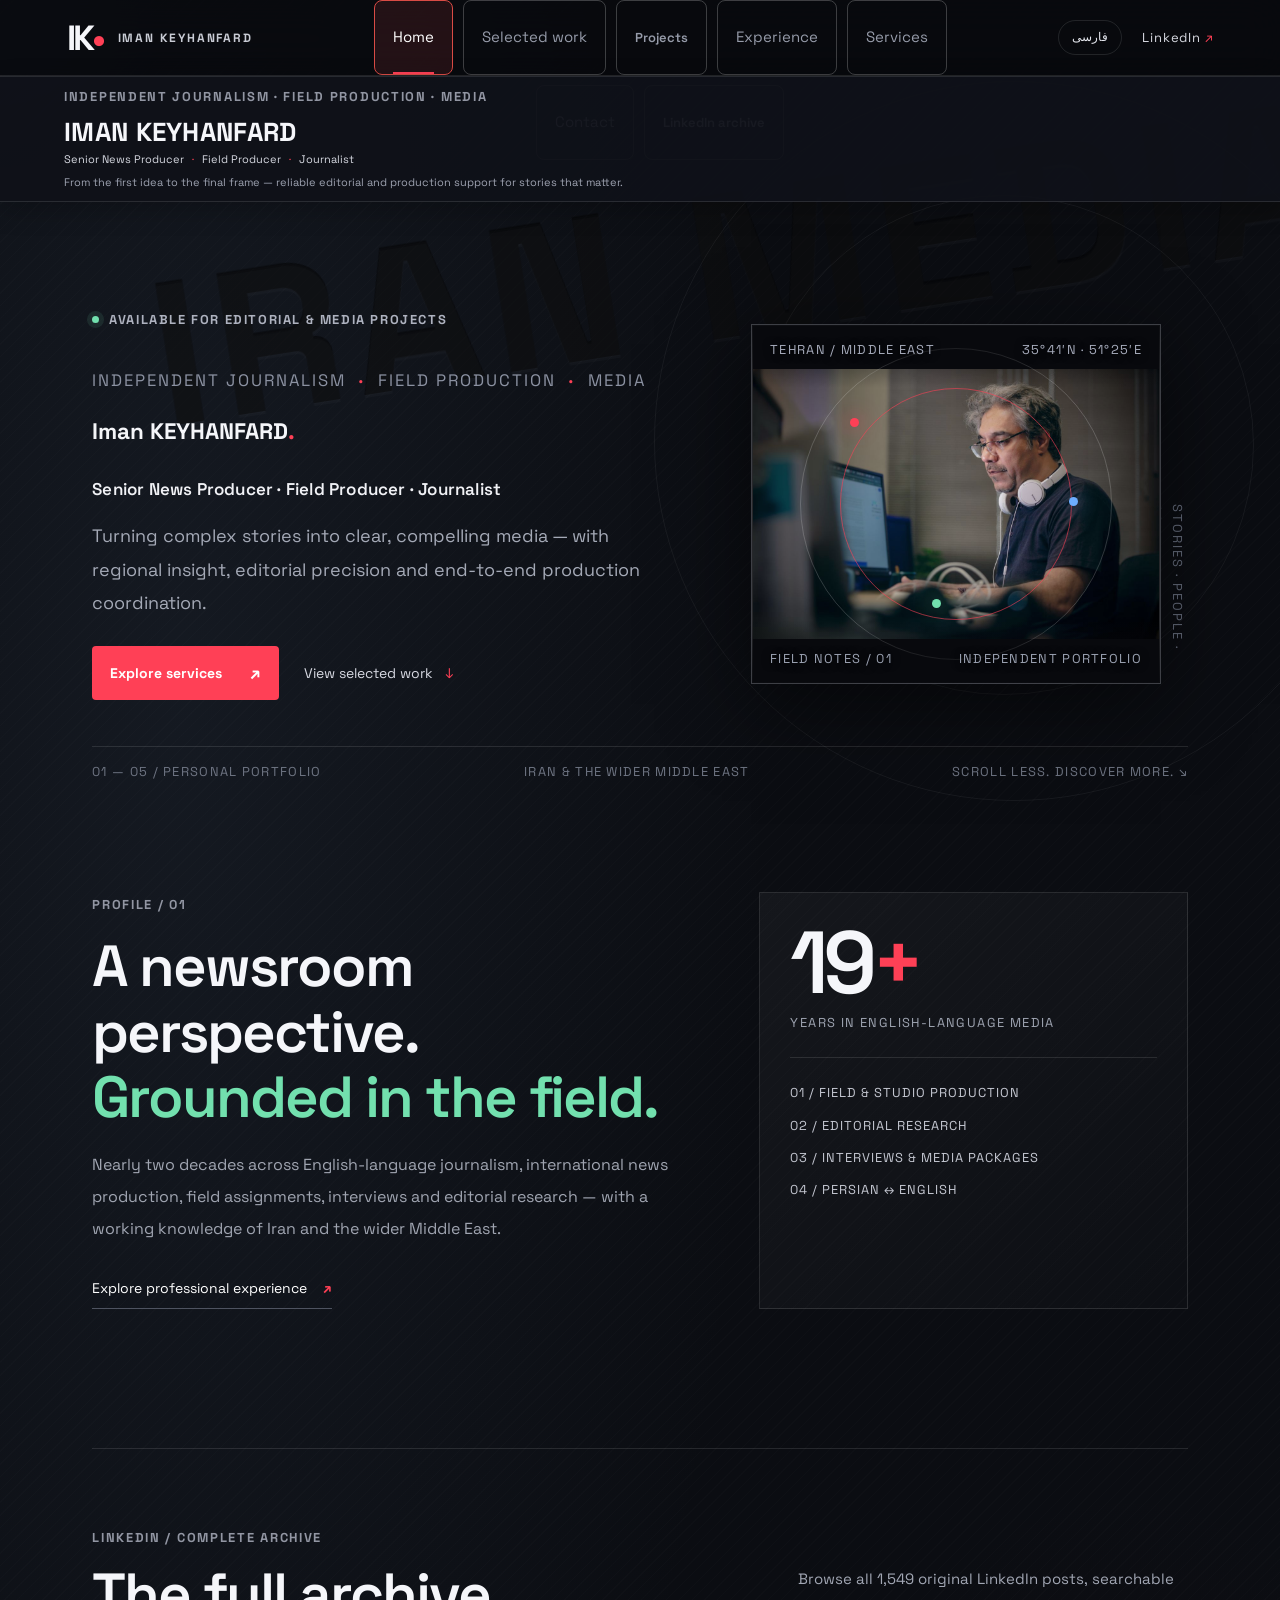
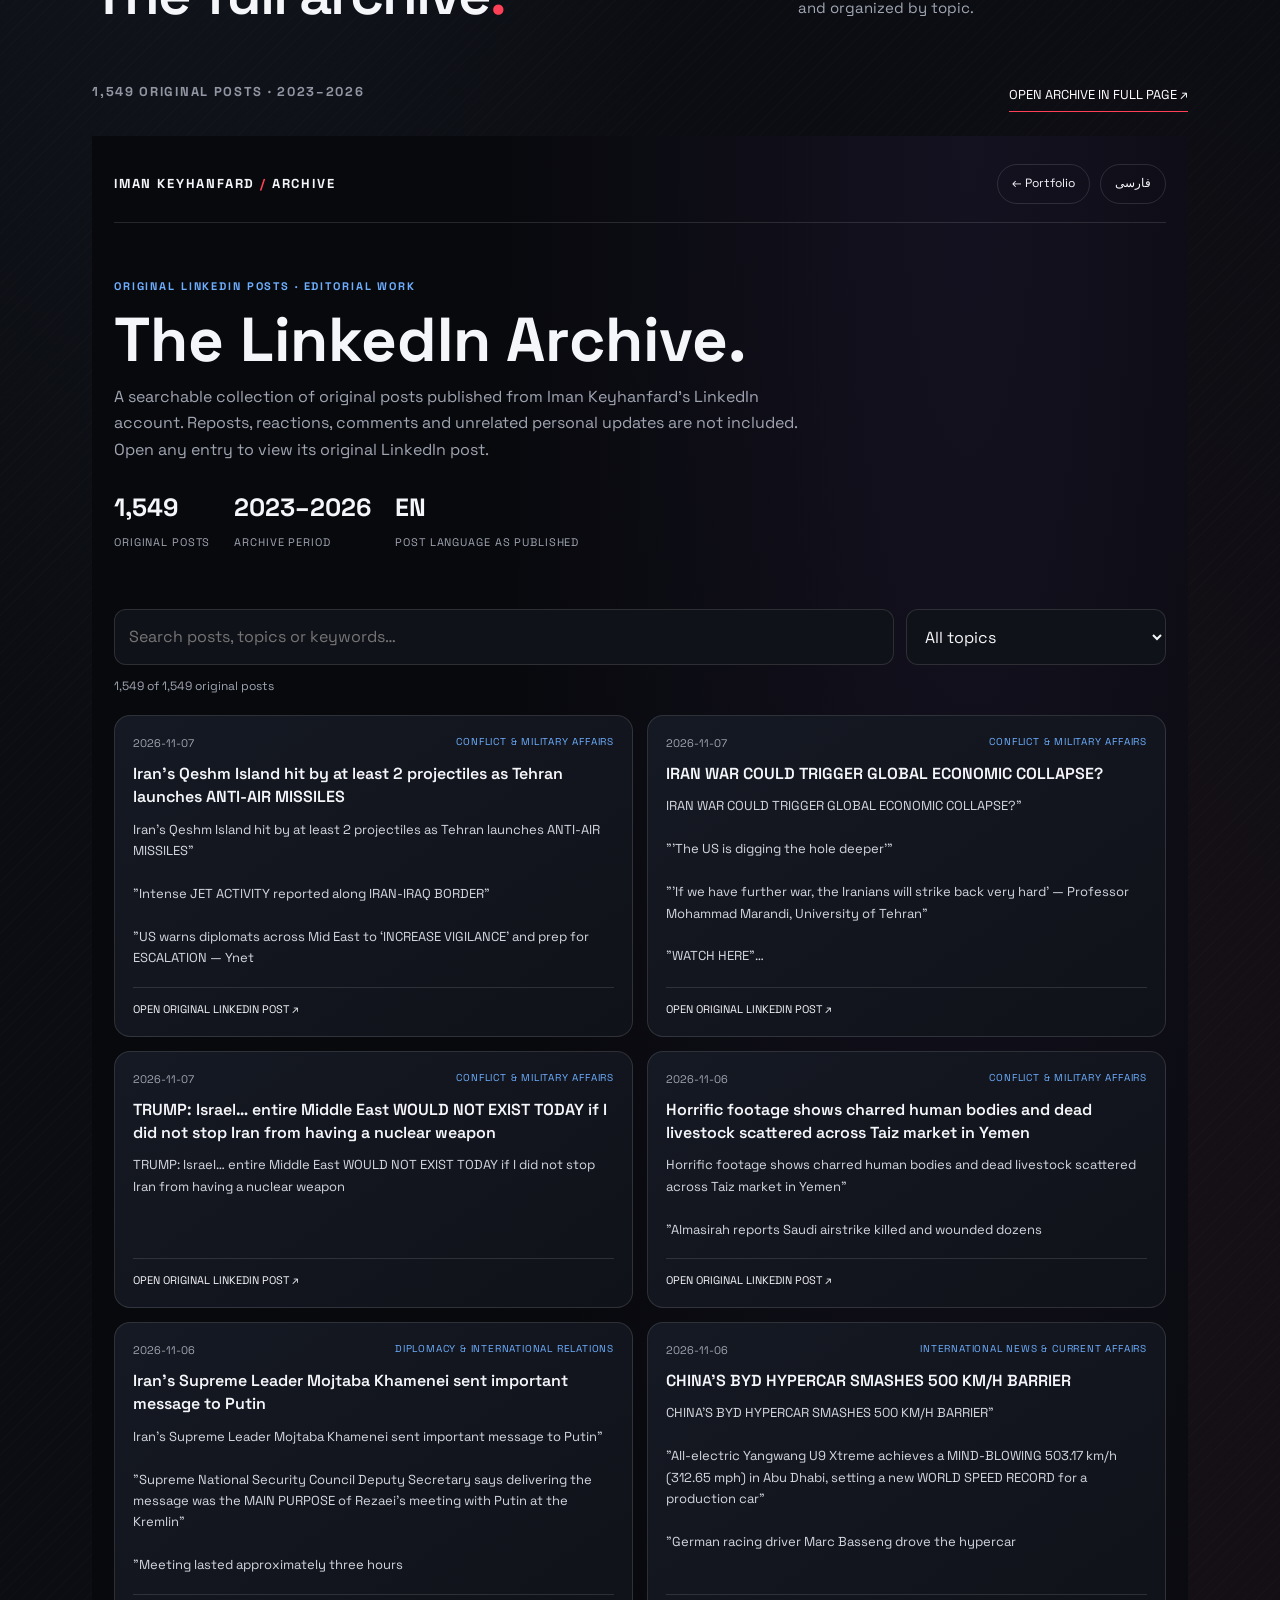
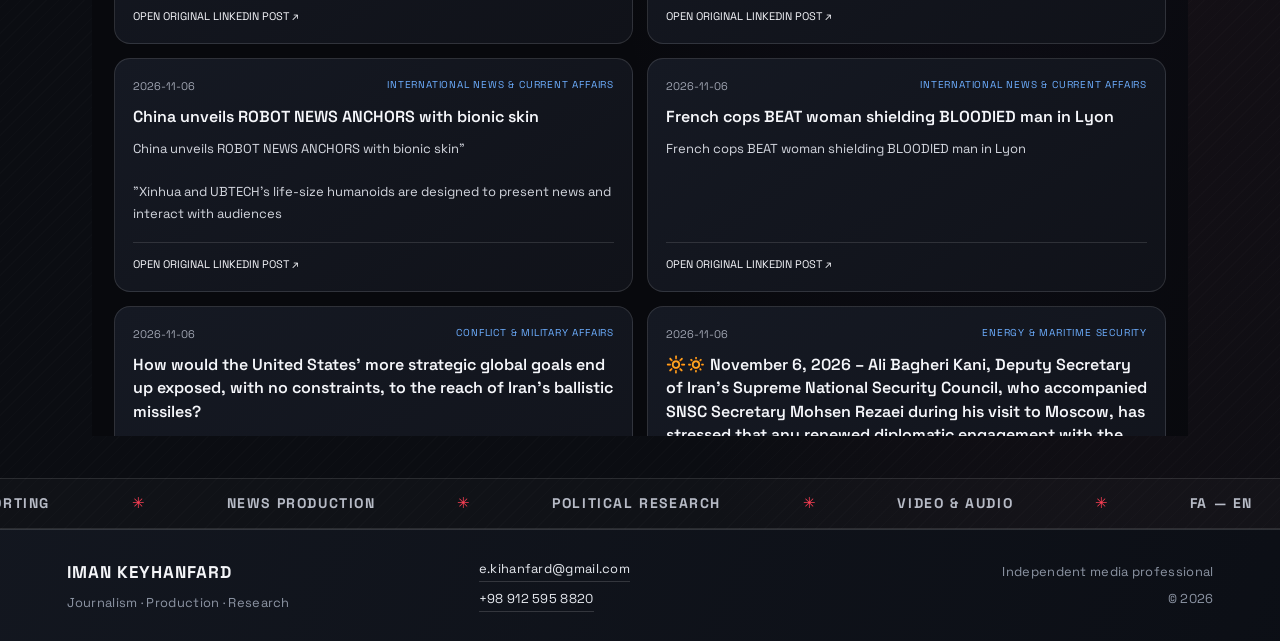
==== commit c0430cb1: "Add Projects tab to main navigation" ====
--- a/index.html
+++ b/index.html
@@ -18,6 +18,7 @@
   <nav class="main-tabs" aria-label="Main navigation" role="tablist">
     <button class="nav-tab active" data-view="home" role="tab" aria-selected="true" data-en="Home" data-fa="خانه">Home</button>
     <button class="nav-tab" data-view="work" role="tab" aria-selected="false" data-en="Selected work" data-fa="نمونه‌کارها">Selected work</button>
+    <a class="nav-tab" href="projects.html" data-en="Projects" data-fa="پروژه‌ها">Projects</a>
     <button class="nav-tab" data-view="experience" role="tab" aria-selected="false" data-en="Experience" data-fa="سوابق">Experience</button>
     <button class="nav-tab" data-view="services" role="tab" aria-selected="false" data-en="Services" data-fa="خدمات">Services</button>
     <button class="nav-tab" data-view="contact" role="tab" aria-selected="false" data-en="Contact" data-fa="تماس">Contact</button>
@@ -100,7 +101,7 @@
   <div class="footer-contact"><a href="mailto:e.kihanfard@gmail.com">e.kihanfard@gmail.com</a><a href="https://wa.me/989125958820" target="_blank" rel="noopener" dir="ltr">+98 912 595 8820</a></div>
   <div class="footer-end"><span>Independent media professional</span><span>© 2026</span></div>
 </footer>
-<script src="script.js?v=20261111b"></script><script src="portfolio.js?v=20261108b"></script><script src="cms.js?v=20261109a"></script>
+<script src="script.js?v=20261111b"></script><script src="portfolio.js?v=20261108b"></script><script src="cms.js?v=20261112b"></script>
 <script>
 (() => {
   const frame = document.querySelector('.visual-frame');
--- a/styles.css
+++ b/styles.css
@@ -815,3 +815,30 @@
   .service-tab,.service-visual *{animation:none!important;transition:none!important}
   .service-tab:hover{transform:none}
 }
+
+
+/* Services tab labels — larger, clearer typography */
+.service-tab {
+  font-size: 16px !important;
+  line-height: 1.45;
+  min-height: 96px;
+  padding: 20px 17px;
+  font-weight: 650;
+}
+
+@media (max-width: 1050px) {
+  .service-tab {
+    font-size: 15px !important;
+    min-height: 90px;
+    padding: 17px 14px;
+  }
+}
+
+@media (max-width: 680px) {
+  .service-tab {
+    font-size: 14px !important;
+    line-height: 1.45;
+    min-height: 82px;
+    padding: 14px 12px;
+  }
+}
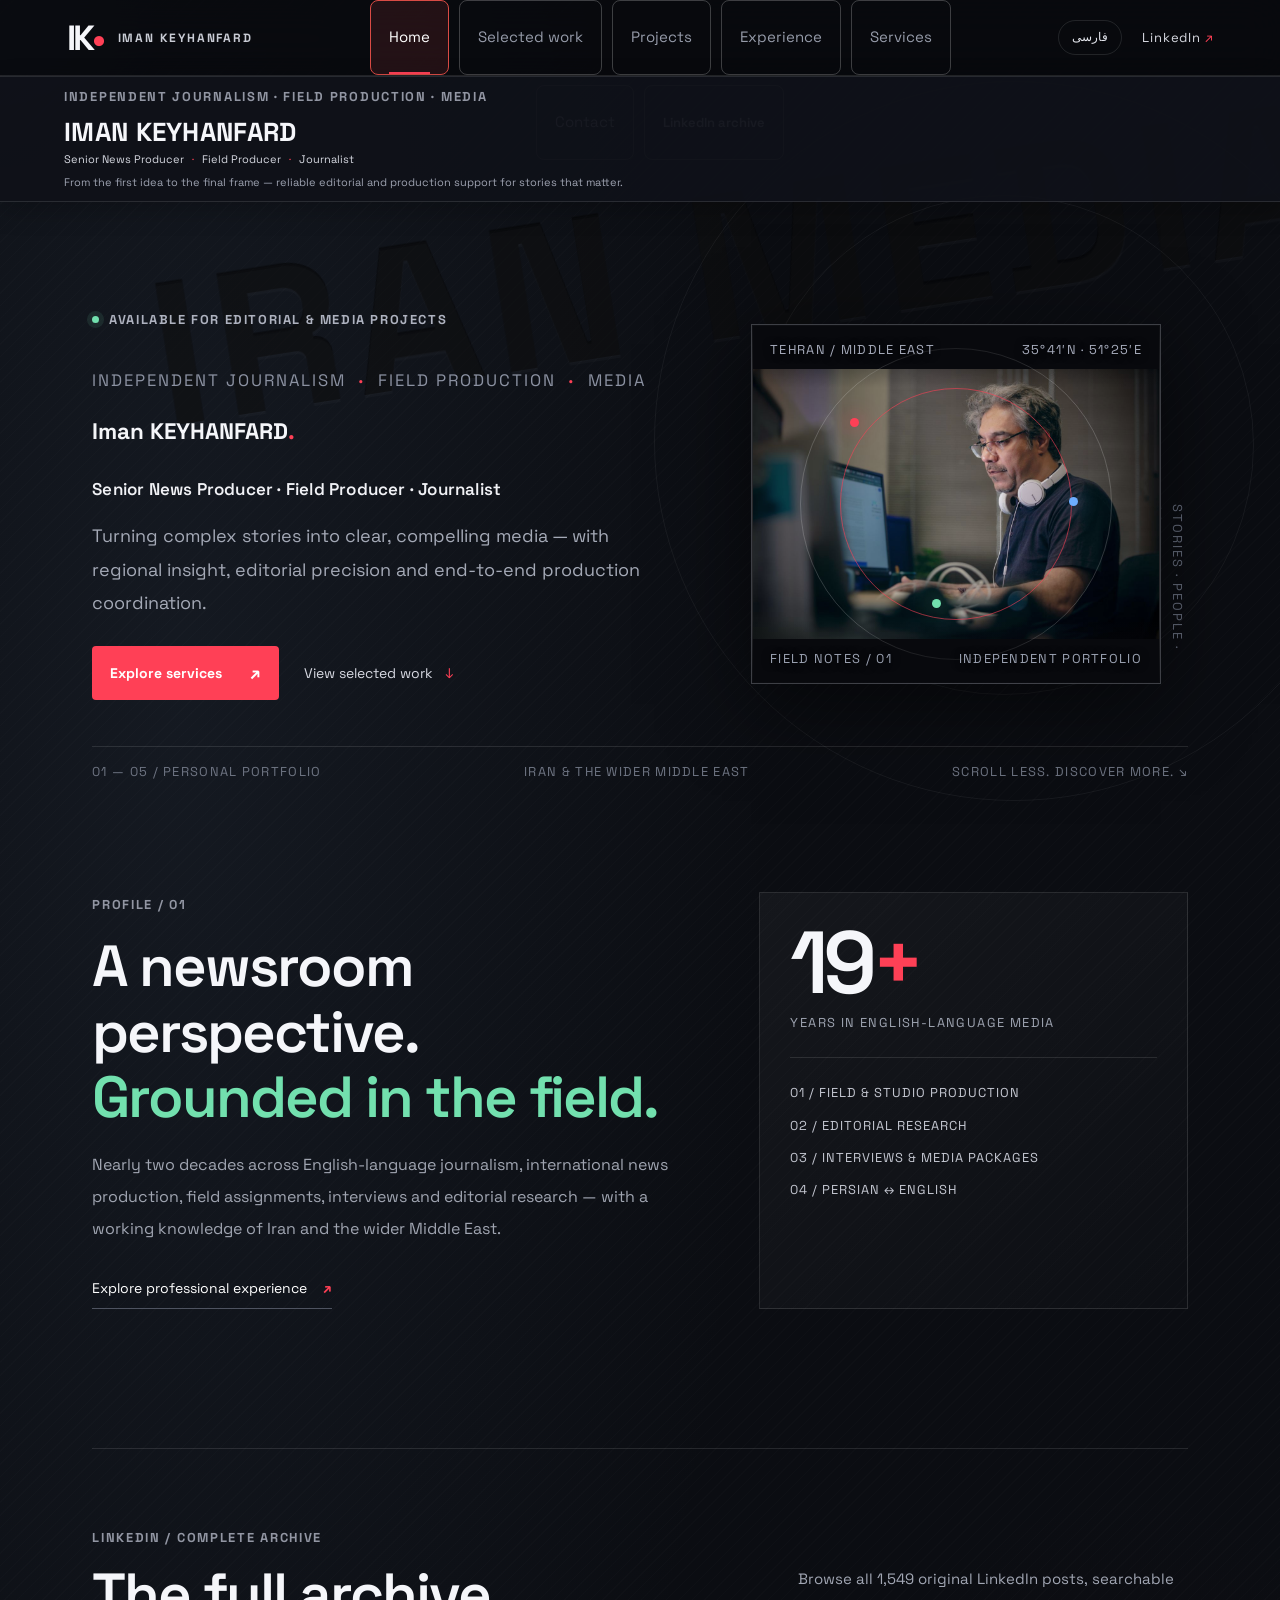
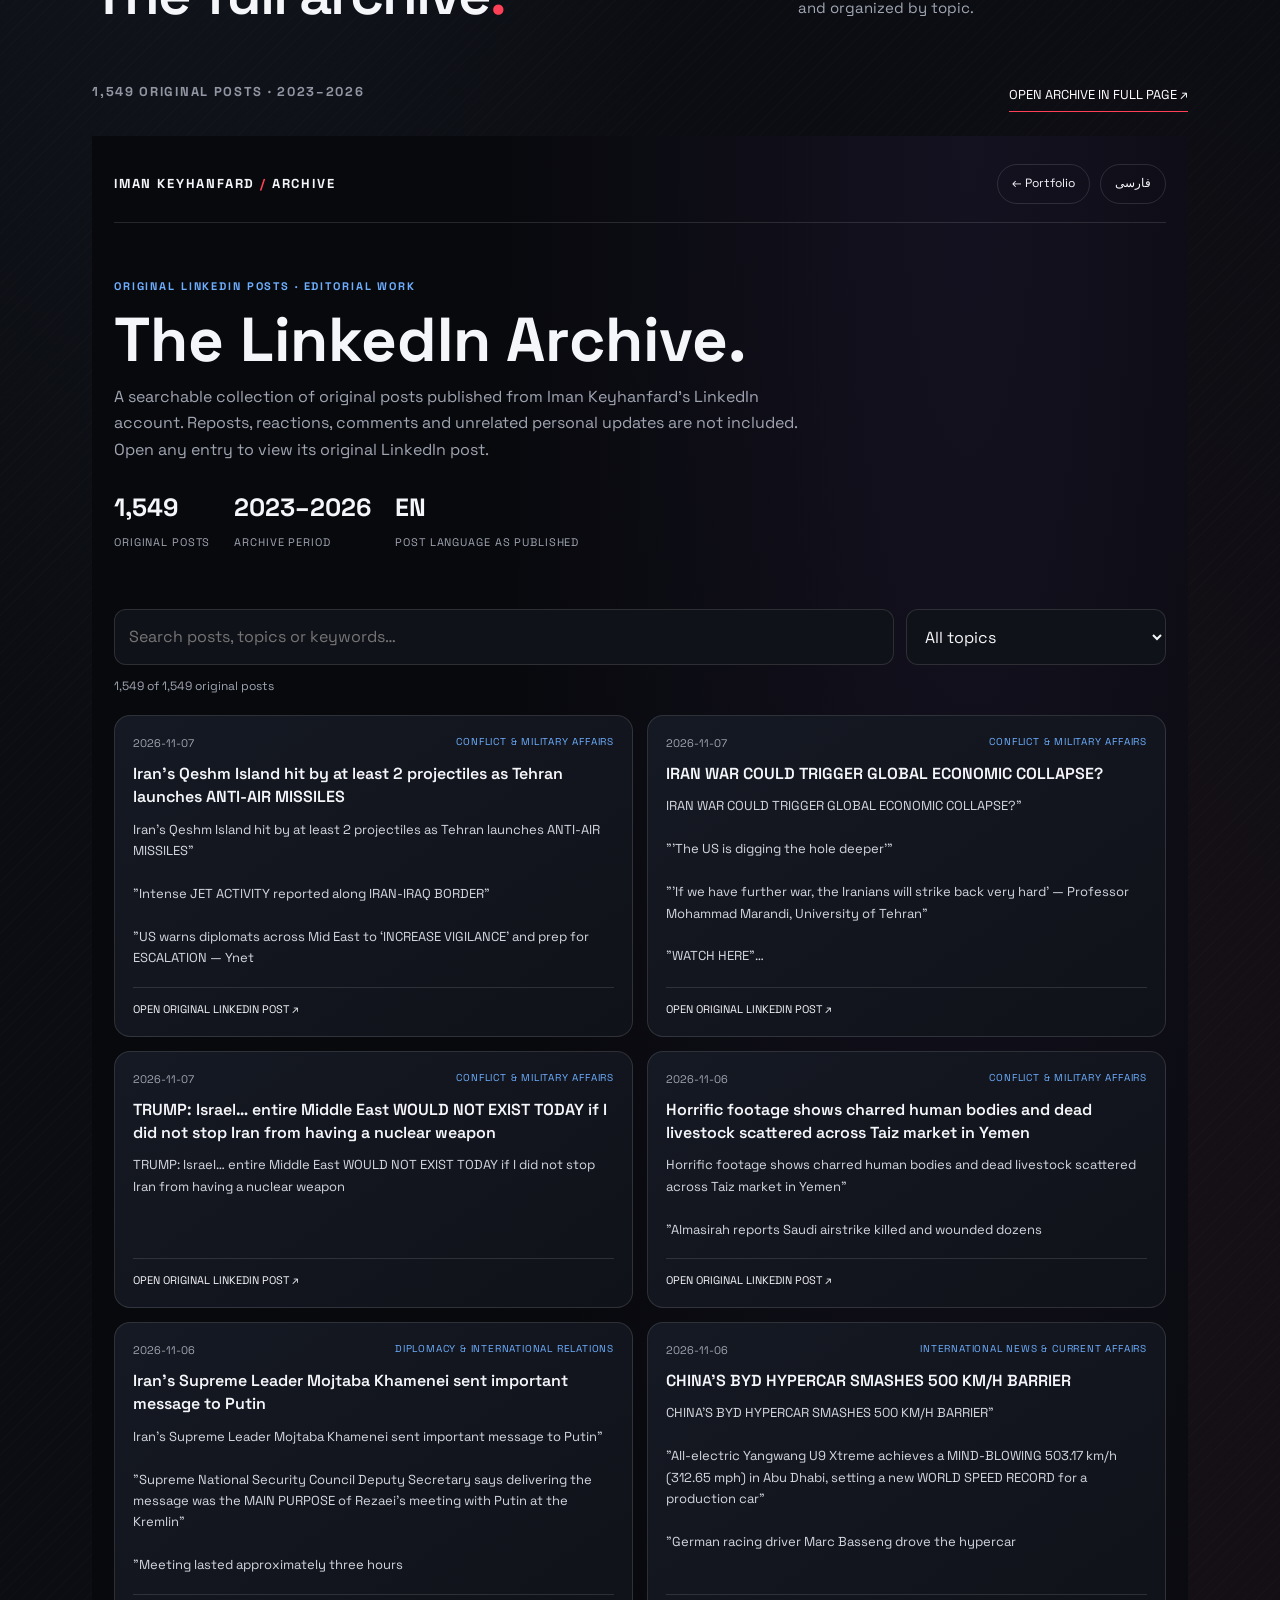
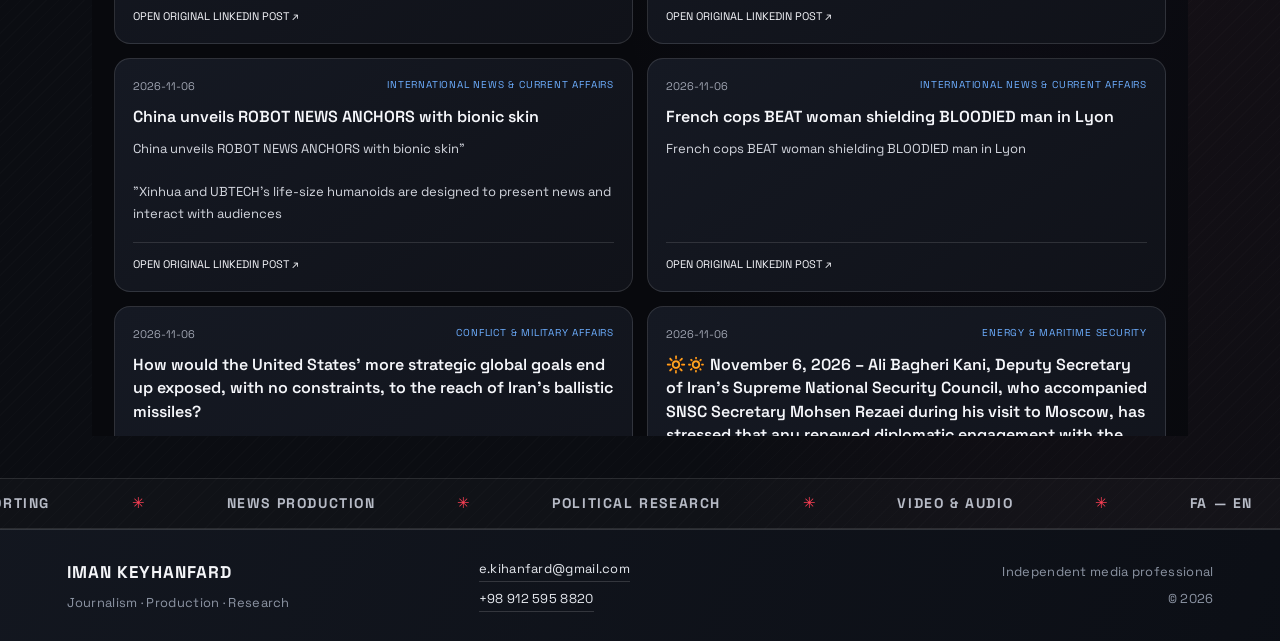
==== commit ae33a6b1: "Improve portfolio navigation and experience structure" ====
--- a/index.html
+++ b/index.html
@@ -18,7 +18,7 @@
   <nav class="main-tabs" aria-label="Main navigation" role="tablist">
     <button class="nav-tab active" data-view="home" role="tab" aria-selected="true" data-en="Home" data-fa="خانه">Home</button>
     <button class="nav-tab" data-view="work" role="tab" aria-selected="false" data-en="Selected work" data-fa="نمونه‌کارها">Selected work</button>
-    <a class="nav-tab" href="projects.html" data-en="Projects" data-fa="پروژه‌ها">Projects</a>
+    <button class="nav-tab" data-view="projects" role="tab" aria-selected="false" data-en="Projects" data-fa="پروژه‌ها">Projects</button>
     <button class="nav-tab" data-view="experience" role="tab" aria-selected="false" data-en="Experience" data-fa="سوابق">Experience</button>
     <button class="nav-tab" data-view="services" role="tab" aria-selected="false" data-en="Services" data-fa="خدمات">Services</button>
     <button class="nav-tab" data-view="contact" role="tab" aria-selected="false" data-en="Contact" data-fa="تماس">Contact</button>
@@ -74,9 +74,10 @@
   <div class="work-layout"><aside class="work-aside"><span class="micro-label" data-en="BROWSE BY SUBJECT" data-fa="دسته‌بندی موضوعی">BROWSE BY SUBJECT</span><div id="topicTabs" class="topic-tabs"></div><div class="work-aside-foot">PUBLIC LINKEDIN POSTS<br>ORIGINAL SOURCES · SELECTED STORIES</div></aside><div class="work-stage"><div class="work-stage-top"><span id="topicEyebrow">HORMUZ & MARITIME SECURITY</span><span id="topicCount">01 / 13</span></div><div id="topicDeck" class="topic-deck"></div><div class="work-stage-controls"><button id="topicPrev" aria-label="Previous story" type="button">←</button><div class="progress-track"><span id="storyProgress"></span></div><button id="topicNext" aria-label="Next story" type="button">→</button><span class="drag-hint" data-en="DRAG / SWIPE" data-fa="کشیدن / لمس">DRAG / SWIPE</span></div><div class="work-footnote" data-en="Original LinkedIn posts open in a new tab. Embedded media appears when LinkedIn permits public viewing." data-fa="مطالب اصلی لینکدین در زبانه جدید باز می‌شوند. نمایش رسانه‌های تعبیه‌شده به سطح دسترسی عمومی لینکدین بستگی دارد.">Original LinkedIn posts open in a new tab. Embedded media appears when LinkedIn permits public viewing.<div class="work-footnote" style="margin-top:24px"><a class="original-post" href="projects.html">VIEW POLITICAL & GEOPOLITICAL PROJECTS AND ANALYSIS ↗</a></div>
   </div></div></div>
 </section>
+<section class="view" id="view-projects" data-view-panel="projects"><div class="view-heading"><div><span class="micro-label">PROJECTS / SELECTED ASSIGNMENTS</span><h2 data-en="Projects in practice<span class='red-dot'>.</span>" data-fa="پروژه‌ها در عمل<span class='red-dot'>.</span>">Projects in practice<span class="red-dot">.</span></h2></div><p data-en="Interviews, field production and geopolitical research — with the editorial context, production role and original material behind each project." data-fa="مصاحبه، تولید میدانی و پژوهش ژئوپلیتیک؛ همراه با زمینه تحریریه‌ای، نقش اجرایی و محتوای اصلی هر پروژه.">Interviews, field production and geopolitical research — with the editorial context, production role and original material behind each project.</p></div><iframe id="projectsFrame" class="projects-frame" src="projects.html" title="Selected projects and analysis" loading="lazy"></iframe></section>
 <section class="view" id="view-experience" data-view-panel="experience">
   <div class="view-heading"><div><span class="micro-label">03 / PROFESSIONAL EXPERIENCE</span><h2 data-en="Experience that<br>moves work forward<span class='red-dot'>.</span>" data-fa="تجربه‌ای برای<br>پیشبرد پروژه‌ها<span class='red-dot'>.</span>">Experience that<br>moves work forward<span class="red-dot">.</span></h2></div><p data-en="A practical combination of newsroom discipline, field coordination and editorial judgment — presented as capabilities clients can put to work." data-fa="ترکیبی کاربردی از نظم تحریریه، هماهنگی میدانی و قضاوت حرفه‌ای؛ تجربه‌هایی که می‌توانند مستقیماً در خدمت پروژه قرار بگیرند.">A practical combination of newsroom discipline, field coordination and editorial judgment — presented as capabilities clients can put to work.</p></div>
-  <div class="experience-shell"><div class="experience-tabs" id="experienceTabs"><button class="exp-tab active" data-exp="current" data-en="01 / H2 MEDIA · RT · VIORY" data-fa="۰۱ / H2 MEDIA · RT · VIORY">01 / H2 MEDIA · RT · VIORY</button><button class="exp-tab" data-exp="press" data-en="02 / PRESS TV" data-fa="۰۲ / پرس‌تی‌وی">02 / PRESS TV</button><button class="exp-tab" data-exp="borna" data-en="03 / BORNA · INTERNATIONAL DESK" data-fa="۰۳ / برنا · گروه بین‌الملل">03 / BORNA · INTERNATIONAL DESK</button><button class="exp-tab" data-exp="green" data-en="04 / GREEN GIANT TOURISM" data-fa="۰۴ / گرین جاینت توریسم">04 / GREEN GIANT TOURISM</button><button class="exp-tab" data-exp="other" data-en="05 / OTHER PROJECTS" data-fa="۰۵ / پروژه‌های دیگر">05 / OTHER PROJECTS</button><button class="exp-tab" data-exp="education" data-en="06 / EDUCATION" data-fa="۰۶ / تحصیلات">06 / EDUCATION</button></div><div id="experienceContent" class="experience-content"></div></div>
+  <div class="experience-shell"><div class="experience-tabs" id="experienceTabs"><button class="exp-tab active" data-exp="current" data-en="H2 MEDIA · RT · VIORY" data-fa="H2 MEDIA · RT · VIORY">H2 MEDIA · RT · VIORY</button><button class="exp-tab" data-exp="press" data-en="PRESS TV" data-fa="پرس‌تی‌وی">PRESS TV</button><button class="exp-tab" data-exp="borna" data-en="BORNA · INTERNATIONAL DESK" data-fa="برنا · گروه بین‌الملل">BORNA · INTERNATIONAL DESK</button><button class="exp-tab" data-exp="analysis" data-en="NEWS & POLITICAL EDITORIAL" data-fa="خبر و تحریریه سیاسی">NEWS & POLITICAL EDITORIAL</button><button class="exp-tab" data-exp="broadcast" data-en="BROADCAST & TRANSCRIPTION" data-fa="تلویزیون و پیاده‌سازی متن">BROADCAST & TRANSCRIPTION</button><button class="exp-tab" data-exp="green" data-en="GREEN GIANT TOURISM" data-fa="گرین جاینت توریسم">GREEN GIANT TOURISM</button><button class="exp-tab" data-exp="other" data-en="OTHER PROJECTS" data-fa="پروژه‌های دیگر">OTHER PROJECTS</button><button class="exp-tab" data-exp="education" data-en="EDUCATION" data-fa="تحصیلات">EDUCATION</button></div><div id="experienceContent" class="experience-content"></div></div>
 </section>
 <section class="view" id="view-services" data-view-panel="services">
   <div class="view-heading"><div><span class="micro-label">04 / SERVICES & DELIVERY</span><h2 data-en="One brief.<br>End-to-end delivery<span class='red-dot'>.</span>" data-fa="یک سفارش؛<br>از ابتدا تا تحویل نهایی<span class='red-dot'>.</span>">One brief.<br>End-to-end delivery<span class="red-dot">.</span></h2></div><p data-en="Flexible project support for broadcasters, newsrooms, production companies, agencies and organizations — delivered independently or with a specialist crew." data-fa="پشتیبانی منعطف پروژه برای شبکه‌های خبری، تحریریه‌ها، شرکت‌های تولید، آژانس‌ها و سازمان‌ها؛ به‌صورت مستقل یا با گروه تخصصی تولید.">Flexible project support for broadcasters, newsrooms, production companies, agencies and organizations — delivered independently or with a specialist crew.</p></div>
@@ -87,7 +88,7 @@
     <button class="service-tab" type="button" data-service="language" data-en="Persian–English language services" data-fa="خدمات زبانی فارسی–انگلیسی">Persian–English language services</button>
     <button class="service-tab" type="button" data-service="studio" data-en="Studio, campaigns & media coordination" data-fa="استودیو، کمپین و هماهنگی رسانه‌ای">Studio, campaigns & media coordination</button>
   </div><div id="serviceContent" class="service-content"></div>
-  <div class="delivery-flow"><span class="micro-label">PROJECT WORKFLOW</span><div class="flow-steps"><span>01 <b>BRIEF</b></span><i>→</i><span>02 <b>RESEARCH</b></span><i>→</i><span>03 <b>PLAN</b></span><i>→</i><span>04 <b>PRODUCE</b></span><i>→</i><span>05 <b>EDIT & REVIEW</b></span><i>→</i><span>06 <b>DELIVER</b></span></div><p data-en="Clear scope, agreed milestones, source-aware editorial work and a coordinated delivery process — with updates at each key stage." data-fa="شرح روشن محدوده کار، زمان‌بندی توافق‌شده، کار تحریریه‌ای مبتنی بر منبع و روند تحویل هماهنگ؛ همراه با اطلاع‌رسانی در مراحل اصلی.">Clear scope, agreed milestones, source-aware editorial work and a coordinated delivery process — with updates at each key stage.</p></div>
+  <div class="delivery-flow"><span class="micro-label">PROJECT WORKFLOW</span><div class="flow-steps"><span><b>BRIEF</b></span><i>→</i><span><b>RESEARCH</b></span><i>→</i><span><b>PLAN</b></span><i>→</i><span><b>PRODUCE</b></span><i>→</i><span><b>EDIT & REVIEW</b></span><i>→</i><span><b>DELIVER</b></span></div><p data-en="Clear scope, agreed milestones, source-aware editorial work and a coordinated delivery process — with updates at each key stage." data-fa="شرح روشن محدوده کار، زمان‌بندی توافق‌شده، کار تحریریه‌ای مبتنی بر منبع و روند تحویل هماهنگ؛ همراه با اطلاع‌رسانی در مراحل اصلی.">Clear scope, agreed milestones, source-aware editorial work and a coordinated delivery process — with updates at each key stage.</p></div>
 </section>
 <section class="view" id="view-contact" data-view-panel="contact">
   <div class="contact-hero"><img class="contact-profile-photo" src="iman-contact.jpg" alt="Iman Keyhanfard"><span class="micro-label">05 / START A PROJECT</span><h2 data-en="Let's make<br>the story work<span class='red-dot'>.</span>" data-fa="بیایید روایت را<br>به نتیجه برسانیم<span class='red-dot'>.</span>">Let's make<br>the story work<span class="red-dot">.</span></h2><p data-en="For editorial assignments, field production, interviews, media packages, research, translation or a complete production brief — share what you have in mind." data-fa="برای مأموریت تحریریه‌ای، تولید میدانی، مصاحبه، پکیج رسانه‌ای، پژوهش، ترجمه یا اجرای کامل یک پروژه؛ درباره ایده و نیازتان پیام بدهید.">For editorial assignments, field production, interviews, media packages, research, translation or a complete production brief — share what you have in mind.</p><a class="contact-cta" href="mailto:e.kihanfard@gmail.com?subject=Project%20enquiry%20%E2%80%94%20Iman%20Keyhanfard"><span data-en="Discuss a project" data-fa="درباره پروژه گفت‌وگو کنیم">Discuss a project</span> <span>↗</span></a></div>
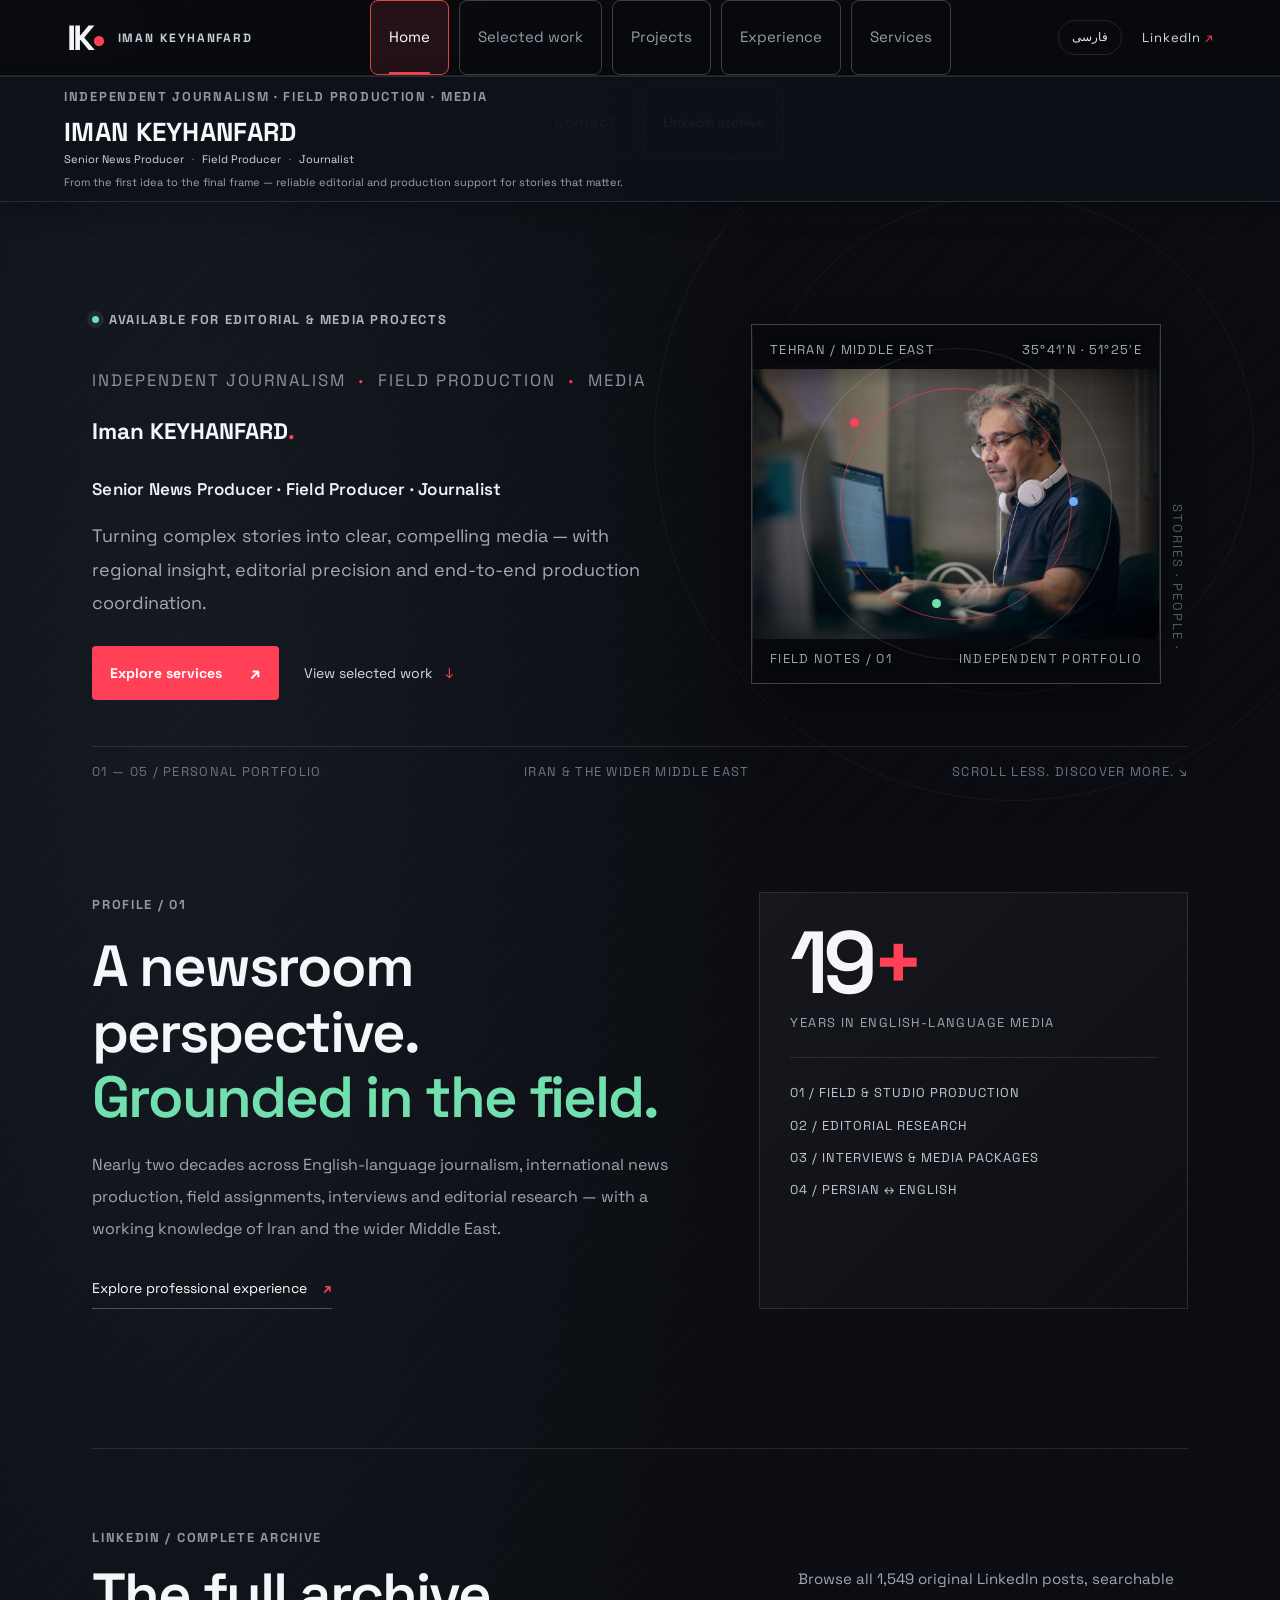
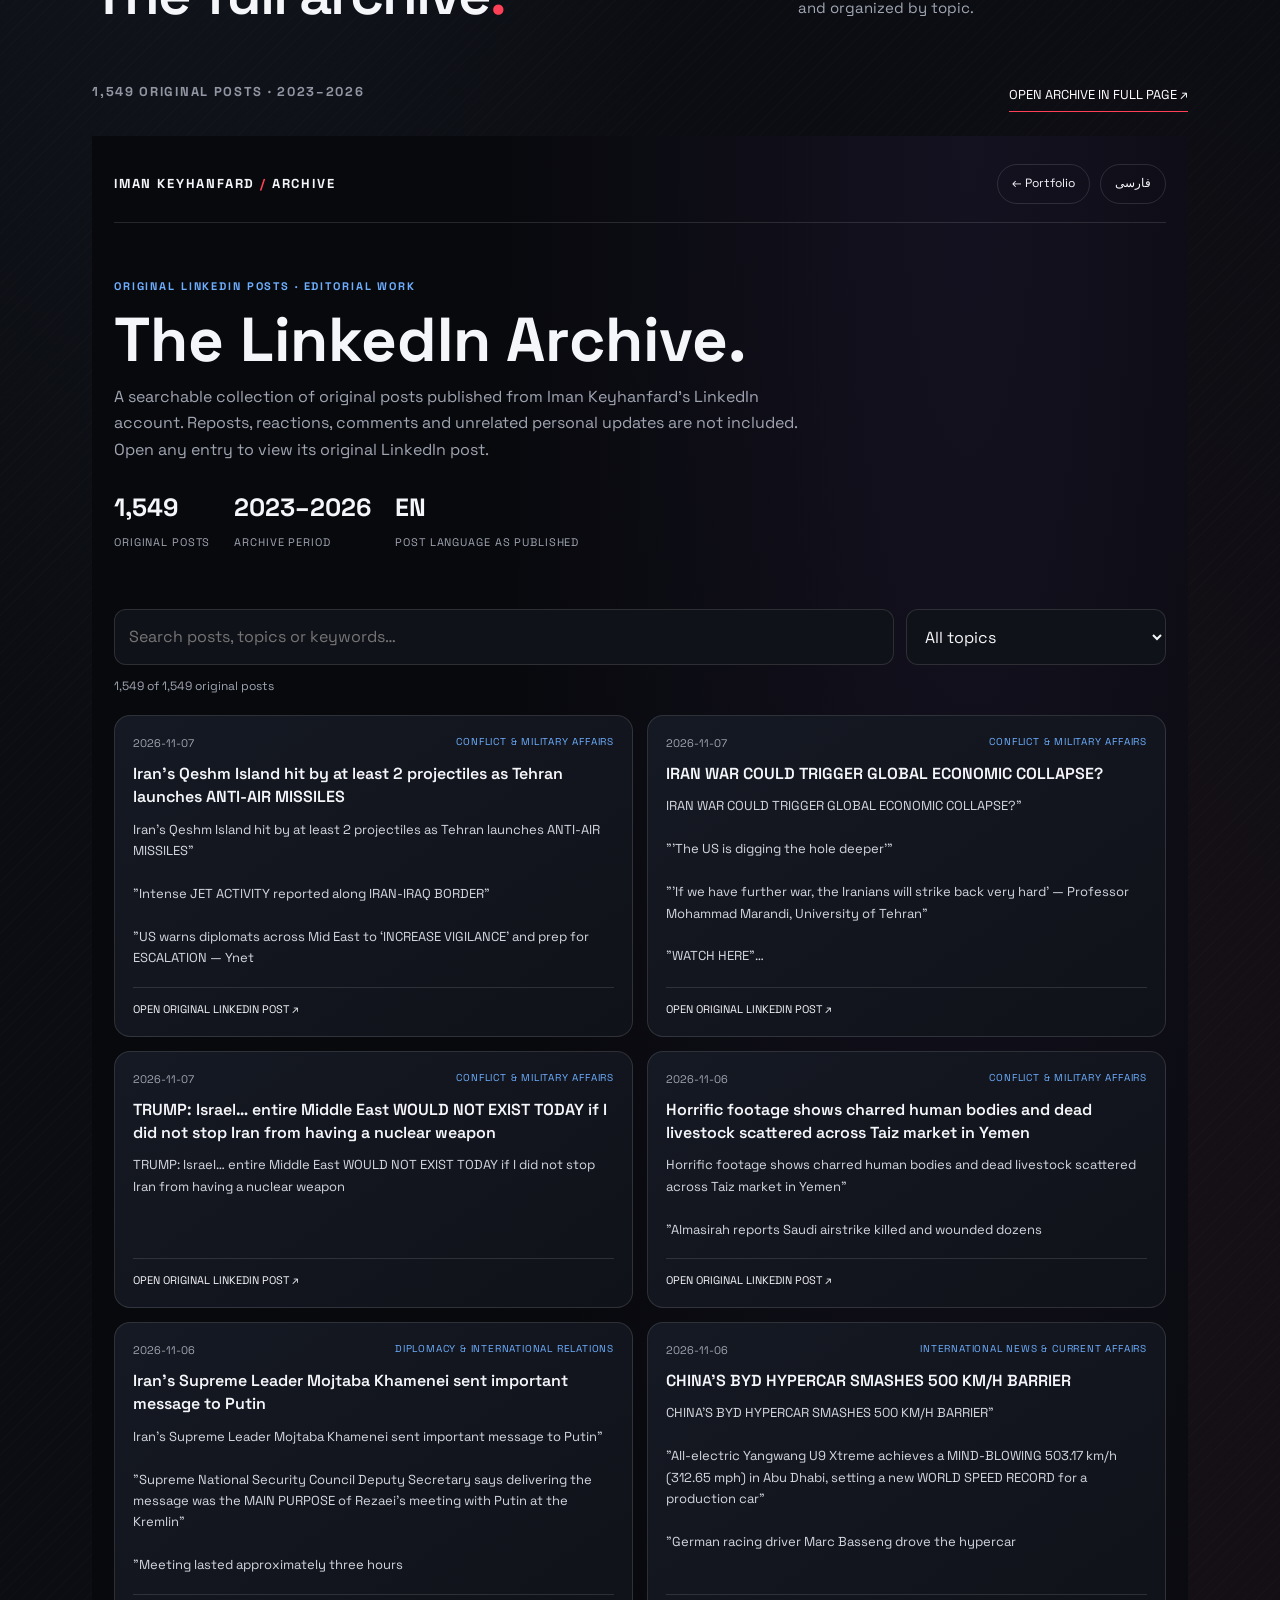
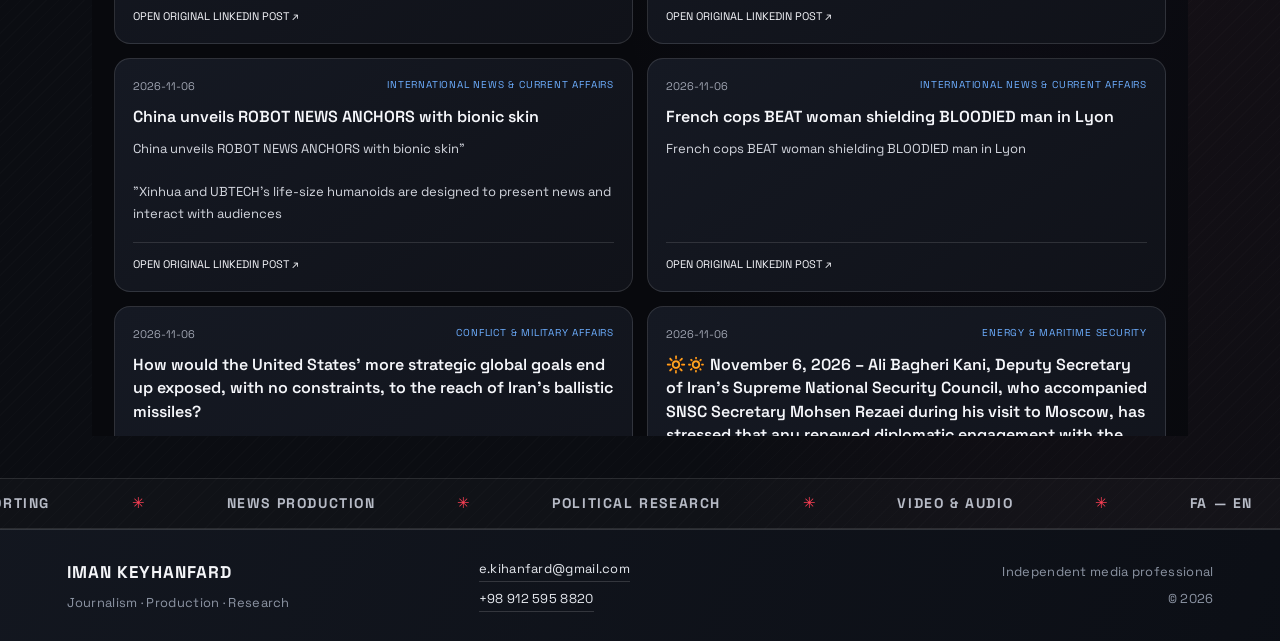
==== commit 743c8588: "Refresh portfolio assets and clarify complete media crew services" ====
--- a/index.html
+++ b/index.html
@@ -9,7 +9,7 @@
 <title>Iman Keyhanfard — Journalist & Senior News Producer</title>
 <link rel="preconnect" href="https://fonts.googleapis.com"><link rel="preconnect" href="https://fonts.gstatic.com" crossorigin>
 <link href="https://fonts.googleapis.com/css2?family=DM+Sans:wght@400;500;600;700;800&family=Space+Grotesk:wght@400;500;600;700&family=Estedad:wght@400;500;600;700;800;900&family=Vazirmatn:wght@400;500;600;700;800&display=swap" rel="stylesheet">
-<link rel="stylesheet" href="styles.css?v=20261111b">
+<link rel="stylesheet" href="styles.css?v=20261112c">
 </head>
 <body>
 <div class="ambient-grid" aria-hidden="true"></div><div class="cursor-glow" aria-hidden="true"></div>
@@ -80,7 +80,7 @@
   <div class="experience-shell"><div class="experience-tabs" id="experienceTabs"><button class="exp-tab active" data-exp="current" data-en="H2 MEDIA · RT · VIORY" data-fa="H2 MEDIA · RT · VIORY">H2 MEDIA · RT · VIORY</button><button class="exp-tab" data-exp="press" data-en="PRESS TV" data-fa="پرس‌تی‌وی">PRESS TV</button><button class="exp-tab" data-exp="borna" data-en="BORNA · INTERNATIONAL DESK" data-fa="برنا · گروه بین‌الملل">BORNA · INTERNATIONAL DESK</button><button class="exp-tab" data-exp="analysis" data-en="NEWS & POLITICAL EDITORIAL" data-fa="خبر و تحریریه سیاسی">NEWS & POLITICAL EDITORIAL</button><button class="exp-tab" data-exp="broadcast" data-en="BROADCAST & TRANSCRIPTION" data-fa="تلویزیون و پیاده‌سازی متن">BROADCAST & TRANSCRIPTION</button><button class="exp-tab" data-exp="green" data-en="GREEN GIANT TOURISM" data-fa="گرین جاینت توریسم">GREEN GIANT TOURISM</button><button class="exp-tab" data-exp="other" data-en="OTHER PROJECTS" data-fa="پروژه‌های دیگر">OTHER PROJECTS</button><button class="exp-tab" data-exp="education" data-en="EDUCATION" data-fa="تحصیلات">EDUCATION</button></div><div id="experienceContent" class="experience-content"></div></div>
 </section>
 <section class="view" id="view-services" data-view-panel="services">
-  <div class="view-heading"><div><span class="micro-label">04 / SERVICES & DELIVERY</span><h2 data-en="One brief.<br>End-to-end delivery<span class='red-dot'>.</span>" data-fa="یک سفارش؛<br>از ابتدا تا تحویل نهایی<span class='red-dot'>.</span>">One brief.<br>End-to-end delivery<span class="red-dot">.</span></h2></div><p data-en="Flexible project support for broadcasters, newsrooms, production companies, agencies and organizations — delivered independently or with a specialist crew." data-fa="پشتیبانی منعطف پروژه برای شبکه‌های خبری، تحریریه‌ها، شرکت‌های تولید، آژانس‌ها و سازمان‌ها؛ به‌صورت مستقل یا با گروه تخصصی تولید.">Flexible project support for broadcasters, newsrooms, production companies, agencies and organizations — delivered independently or with a specialist crew.</p></div>
+  <div class="view-heading"><div><span class="micro-label">04 / SERVICES & DELIVERY</span><h2 data-en="One brief.<br>End-to-end delivery<span class='red-dot'>.</span>" data-fa="یک سفارش؛<br>از ابتدا تا تحویل نهایی<span class='red-dot'>.</span>">One brief.<br>End-to-end delivery<span class="red-dot">.</span></h2></div><p data-en="A coordinated media production partner for broadcasters, newsrooms, production companies and agencies — bringing together reporters, camera operators, sound, lighting, editing, translation, research and delivery around one brief." data-fa="یک همکار هماهنگ‌کننده برای شبکه‌های خبری، تحریریه‌ها، شرکت‌های تولید و آژانس‌ها؛ با گردآوری خبرنگار، تصویربردار، صدابردار، نور، تدوین، ترجمه، پژوهش و تحویل نهایی بر اساس یک سفارش واحد.">Flexible project support for broadcasters, newsrooms, production companies, agencies and organizations — delivered independently or with a specialist crew.</p></div>
   <div class="service-tabs" id="serviceTabs">
     <button class="service-tab active" type="button" data-service="field" data-en="Field production & video packages" data-fa="تولید میدانی و پکیج‌های ویدئویی">Field production & video packages</button>
     <button class="service-tab" type="button" data-service="editorial" data-en="Editorial & research" data-fa="تحریریه و پژوهش">Editorial & research</button>
@@ -102,7 +102,7 @@
   <div class="footer-contact"><a href="mailto:e.kihanfard@gmail.com">e.kihanfard@gmail.com</a><a href="https://wa.me/989125958820" target="_blank" rel="noopener" dir="ltr">+98 912 595 8820</a></div>
   <div class="footer-end"><span>Independent media professional</span><span>© 2026</span></div>
 </footer>
-<script src="script.js?v=20261111b"></script><script src="portfolio.js?v=20261108b"></script><script src="cms.js?v=20261112b"></script>
+<script src="script.js?v=20261112c"></script><script src="portfolio.js?v=20261112c"></script><script src="cms.js?v=20261112c"></script>
 <script>
 (() => {
   const frame = document.querySelector('.visual-frame');
--- a/styles.css
+++ b/styles.css
@@ -842,3 +842,93 @@
     padding: 14px 12px;
   }
 }
+
+
+/* Portfolio refinement: remove distracting watermark and strengthen editorial hierarchy */
+body:before{content:none!important;display:none!important}
+.projects-frame{display:block;width:100%;min-height:1100px;border:0;background:transparent}
+.work-layout{display:flex;flex-direction:column;gap:30px;min-height:0}
+.work-aside{border:0;padding:0;display:block}
+.topic-tabs{display:grid;grid-template-columns:repeat(auto-fit,minmax(150px,1fr));gap:12px;margin-top:20px}
+.topic-tab{min-height:76px;width:100%;padding:16px 17px;border:1px solid rgba(255,255,255,.13);border-radius:13px;background:linear-gradient(135deg,rgba(255,255,255,.055),rgba(255,255,255,.015));color:#e1e5ed;font-size:14px;font-weight:700;letter-spacing:.1px;box-shadow:0 8px 24px rgba(0,0,0,.12)}
+.topic-tab:hover{transform:translateY(-3px);border-color:rgba(109,174,255,.55);background:linear-gradient(135deg,rgba(109,174,255,.14),rgba(255,255,255,.025))}
+.topic-tab.active{border-color:var(--accent);background:linear-gradient(135deg,color-mix(in srgb,var(--accent) 20%,transparent),rgba(255,255,255,.035));box-shadow:0 10px 28px rgba(0,0,0,.2),inset 0 0 0 1px color-mix(in srgb,var(--accent) 30%,transparent);color:#fff}
+.topic-tab .tab-count{font:600 12px var(--font-en);color:#aeb8c9}
+.topic-tab.active .tab-count{color:var(--accent)}
+.work-aside-foot{display:none}
+.work-stage{scroll-margin-top:24px;border:1px solid var(--line);border-radius:18px;padding:22px 26px;background:linear-gradient(145deg,rgba(255,255,255,.035),rgba(255,255,255,.008))}
+.topic-card{padding:30px 3% 28px 1%;min-height:320px}
+.topic-card h3{font-size:clamp(28px,3.7vw,48px)}
+.topic-detail{padding-top:24px}
+.experience-shell{grid-template-columns:285px 1fr;border-radius:18px;overflow:hidden;background:linear-gradient(145deg,rgba(255,255,255,.04),rgba(255,255,255,.01))}
+.experience-tabs{padding:16px;gap:7px}
+.exp-tab{font-size:12px;line-height:1.4;letter-spacing:.35px;padding:15px 14px;border-radius:9px}
+.exp-tab.active{border-left-color:var(--red);background:linear-gradient(90deg,rgba(255,64,86,.13),rgba(255,255,255,.035))}
+.experience-content{padding:38px 42px}
+.experience-content .period{font-size:11px;letter-spacing:1.8px}
+.experience-content h3{font-size:clamp(27px,3vw,38px);line-height:1.18;margin:12px 0 8px}
+.experience-content .role{font-size:14px;line-height:1.6;color:#dfe4ed}
+.experience-content p{font-size:14px;line-height:2.05;color:#b5bdca}
+.experience-content h4{font-size:12px;letter-spacing:1.2px;margin:28px 0 13px}
+.capability-list{gap:12px 26px}
+.capability-list li{font-size:13px;line-height:1.7;color:#c3cad5}
+.client-ideas{margin-top:28px;padding:22px 24px;border-radius:0 12px 12px 0}
+.client-ideas strong{font-size:11px;letter-spacing:.8px}
+.client-ideas p{font-size:13px;line-height:1.9;color:#c8d0db}
+.service-tabs{display:grid;grid-template-columns:repeat(5,minmax(0,1fr));gap:12px;margin:22px 0 0;border:0}
+.service-tab{min-height:92px;border:1px solid rgba(255,255,255,.13);border-radius:13px;background:linear-gradient(145deg,rgba(255,255,255,.055),rgba(255,255,255,.012));padding:17px 14px;font-size:12px;line-height:1.55;font-weight:700;letter-spacing:.1px;color:#c7cfdb}
+.service-tab:hover{transform:translateY(-3px);border-color:rgba(114,224,174,.5)}
+.service-tab.active{color:#fff;background:linear-gradient(145deg,rgba(255,255,255,.10),rgba(255,255,255,.025));border-color:var(--accent);box-shadow:inset 0 -3px var(--accent),0 12px 30px rgba(0,0,0,.15)}
+.service-content{padding:30px 0 42px}
+.service-content h3{font-size:clamp(26px,3vw,36px)}
+.service-content .service-intro{font-size:14px;line-height:1.9}
+.service-columns{gap:34px;margin-top:30px}
+.service-column{padding-top:18px}
+.service-column h4{font-size:12px;letter-spacing:1.2px}
+.service-column li{font-size:13px;line-height:1.75}
+.service-client-use,.service-process-block,.service-deliverable{border-radius:14px}
+.delivery-flow{margin-top:38px;padding:30px clamp(20px,4vw,44px);border-radius:18px;background:radial-gradient(ellipse at 10% 0%,rgba(109,174,255,.13),transparent 45%),linear-gradient(135deg,#151b27,#0c1017);box-shadow:0 24px 70px rgba(0,0,0,.25);overflow:hidden;position:relative}
+.delivery-flow:after{content:"";position:absolute;width:250px;height:250px;right:-70px;top:-130px;border:1px solid rgba(109,174,255,.22);border-radius:50%;box-shadow:0 0 0 24px rgba(109,174,255,.035),0 0 0 50px rgba(109,174,255,.025);pointer-events:none}
+.delivery-flow>.micro-label{font-size:11px;letter-spacing:2px;color:#9fc7ff}
+.flow-steps{display:grid;grid-template-columns:repeat(11,auto);justify-content:space-between;align-items:center;gap:12px;margin:30px 0 24px;position:relative;z-index:1}
+.flow-steps span{font-size:12px;white-space:normal;color:#aab5c7;letter-spacing:.5px}
+.flow-steps b{display:block;font-size:clamp(12px,1.15vw,16px);letter-spacing:.8px;color:#fff;margin:0}
+.flow-steps i{font-size:20px;color:var(--blue)}
+.delivery-flow p{max-width:900px;font-size:13px;line-height:1.9;color:#b8c2d1}
+.projects-frame{border-radius:18px;overflow:hidden}
+@media(max-width:950px){.experience-shell{grid-template-columns:230px 1fr}.experience-content{padding:28px}.service-tabs{grid-template-columns:repeat(3,minmax(0,1fr))}.flow-steps{grid-template-columns:repeat(6,1fr)}.flow-steps i{display:none}}
+@media(max-width:680px){
+ .topic-tabs{grid-template-columns:repeat(2,minmax(0,1fr));gap:8px}
+ .topic-tab{min-height:64px;padding:12px;font-size:12px}
+ .work-stage{padding:15px 13px}
+ .experience-shell{display:block}
+ .experience-tabs{display:flex;flex-direction:row;overflow-x:auto;border:0;border-bottom:1px solid var(--line)}
+ .exp-tab{white-space:nowrap;flex:0 0 auto;font-size:11px}
+ .experience-content{padding:24px 18px}
+ .experience-content h3{font-size:27px}
+ .experience-content p{font-size:13px}
+ .capability-list{grid-template-columns:1fr}
+ .service-tabs{grid-template-columns:repeat(2,minmax(0,1fr));gap:8px}
+ .service-tab{min-height:74px;padding:12px 10px;font-size:11px}
+ .flow-steps{grid-template-columns:repeat(2,minmax(0,1fr));gap:14px 20px}
+ .flow-steps span{padding:10px 12px;border:1px solid rgba(255,255,255,.12);border-radius:8px;background:#ffffff08}
+ .flow-steps i{display:none}
+ .delivery-flow{padding:24px 17px}
+}
+
+
+/* Image-led CMS experience and service cards */
+.experience-visual{height:clamp(150px,19vw,230px);position:relative;overflow:hidden;border-radius:13px;margin:-6px 0 28px;background:#111923}
+.experience-visual:after{content:"";position:absolute;inset:0;background:linear-gradient(90deg,rgba(6,9,14,.62),rgba(6,9,14,.04) 80%),linear-gradient(0deg,rgba(6,9,14,.58),transparent 65%)}
+.experience-visual img,.service-visual img{width:100%;height:100%;object-fit:cover;display:block;filter:saturate(.76);transition:transform .8s ease}
+.experience-content:hover .experience-visual img,.service-expanded:hover .service-visual img{transform:scale(1.035)}
+.experience-visual span{position:absolute;z-index:1;left:20px;bottom:17px;color:#fff;font-size:10px;letter-spacing:1.8px;font-weight:700}
+.service-visual{min-height:300px;max-height:460px}
+.service-visual img{min-height:300px;max-height:460px;object-fit:cover}
+.service-detail .service-columns{grid-template-columns:1fr 1fr}
+.service-detail .service-column li{font-size:13px;line-height:1.75}
+.service-client-use{border-radius:0 12px 12px 0;padding:20px 22px}
+.service-client-use p{font-size:13px;line-height:1.9}
+html[dir=rtl] .experience-visual span{left:auto;right:20px}
+@media(max-width:950px){.service-expanded{grid-template-columns:1fr}.service-visual{min-height:220px;max-height:280px}.service-visual img{min-height:220px;max-height:280px}}
+@media(max-width:680px){.experience-visual{height:170px;margin-bottom:20px}.service-detail .service-columns{grid-template-columns:1fr}.service-visual,.service-visual img{min-height:190px;max-height:220px}}
